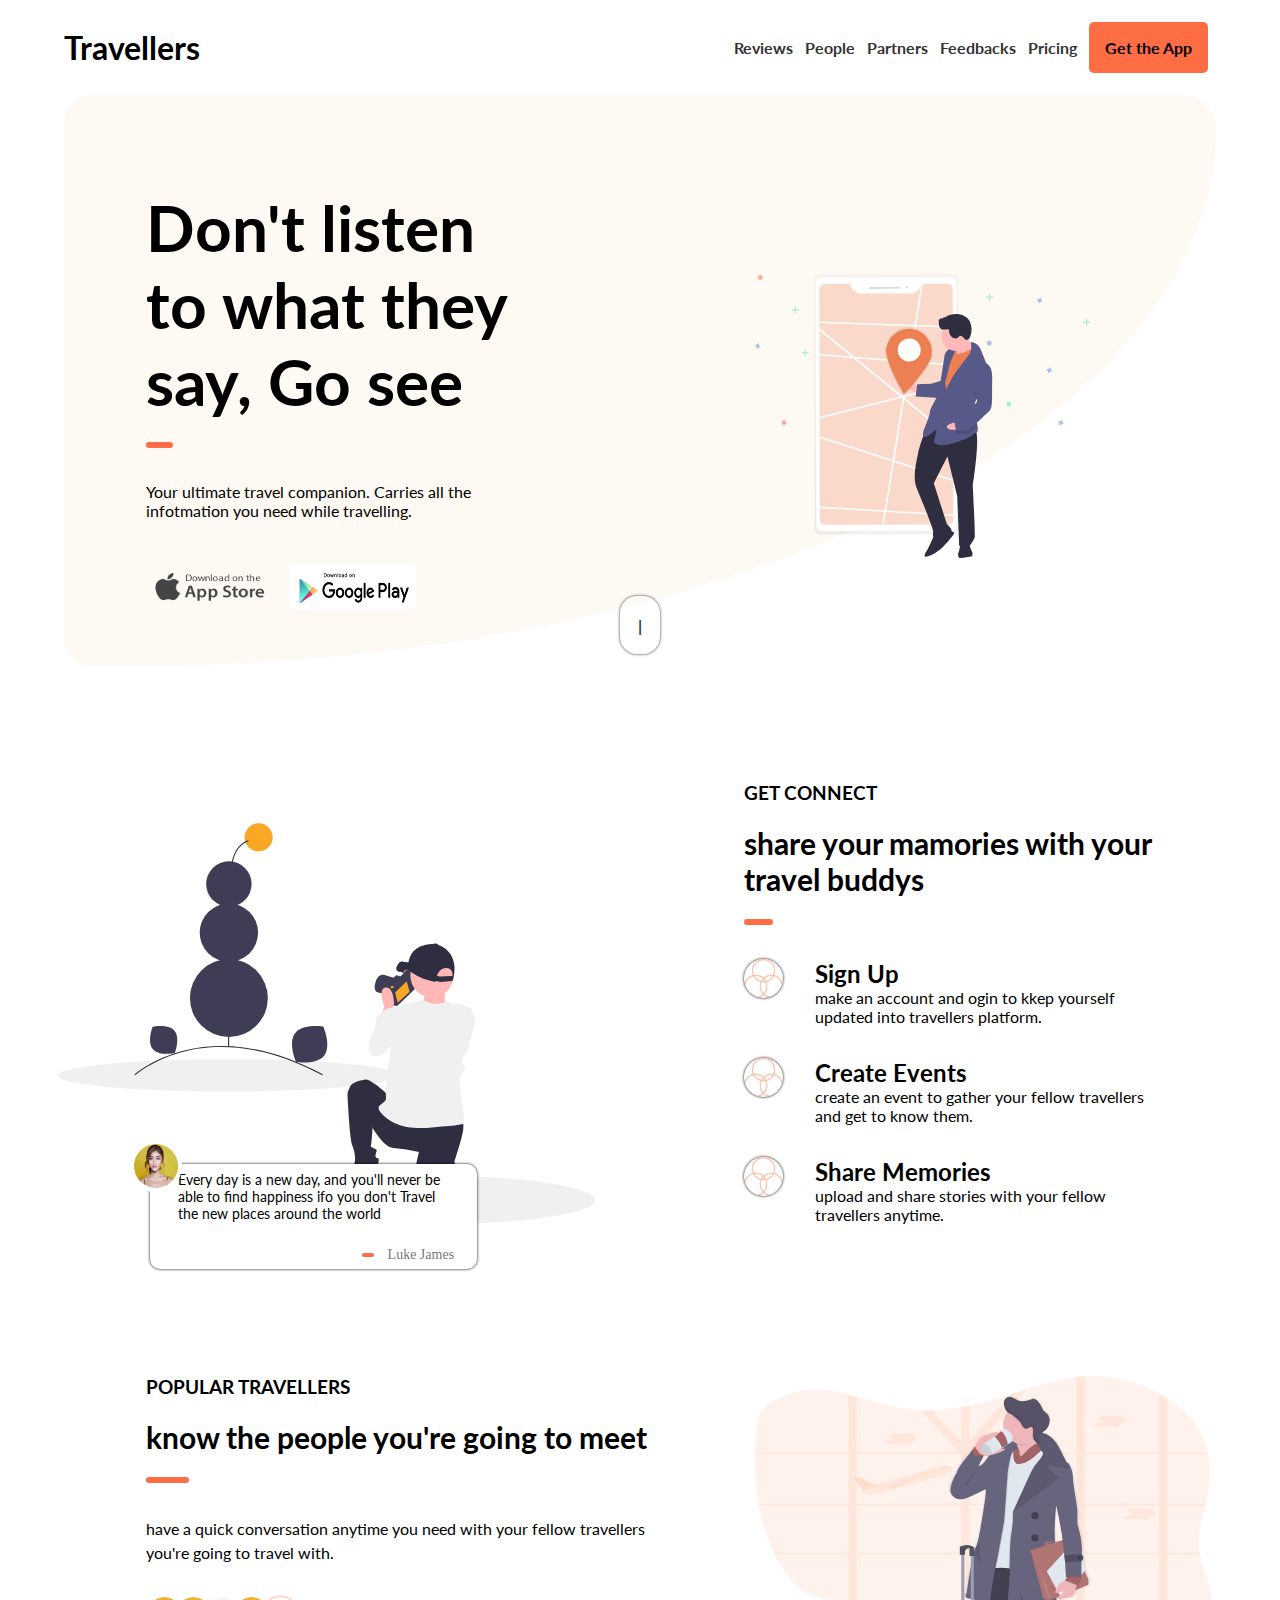
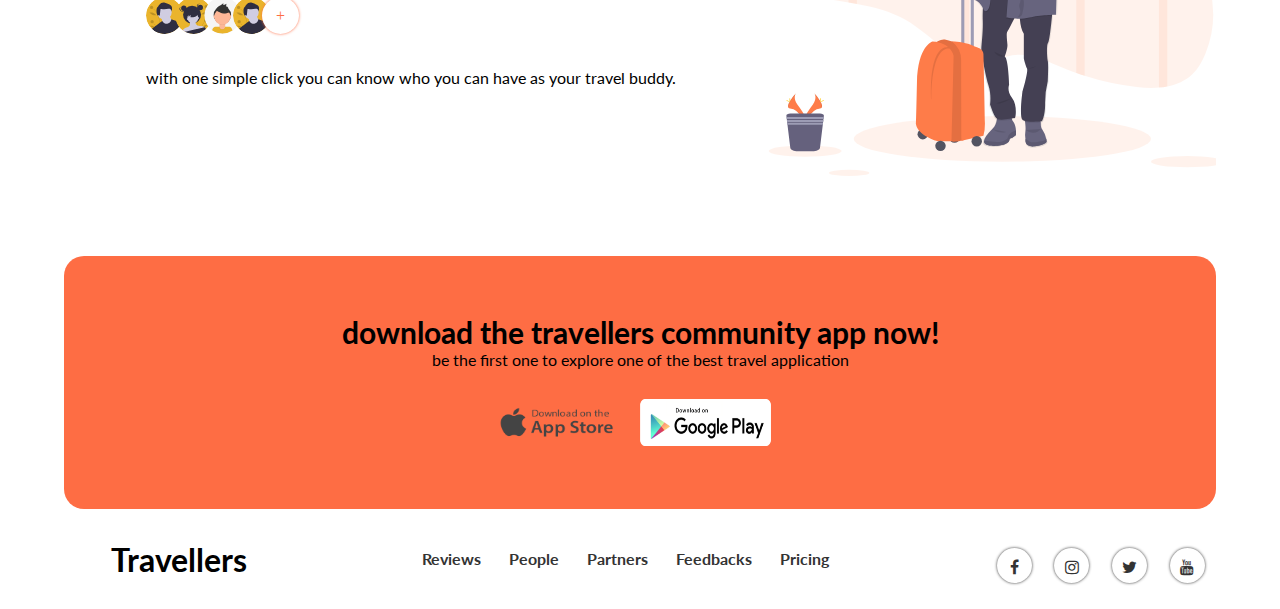
==== html/index.html @ 5074b26d "landing travel firts commit" ====
<!DOCTYPE html>
<html lang="es">
  <head>
    <meta charset="UTF-8">
    <title>Travel</title>
    <link href="https://fonts.googleapis.com/css2?family=Lato:ital,wght@0,300;1,400&amp;family=Oswald:wght@300;400;700&amp;display=swap" rel="stylesheet">
    <link rel="stylesheet" href="https://cdnjs.cloudflare.com/ajax/libs/font-awesome/4.7.0/css/font-awesome.min.css">
    <link rel="stylesheet" href="../css/main.css">
  </head>
  <body>
    <div class="container">           
      <header class="menu">
        <div class="menu__logo"> 
          <h1>Travellers</h1>
        </div>
        <nav class="menu__links">                  
          <ul>
            <li><a href="#">Reviews</a></li>
            <li><a href="#">People</a></li>
            <li><a href="#">Partners</a></li>
            <li><a href="#">Feedbacks</a></li>
            <li><a href="#">Pricing</a></li>
            <li><a href="#">Get the App</a></li>
          </ul>
        </nav>
      </header>
      <section class="hero">
        <div class="hero__reviews">       
          <h1>Don't listen to what they say, Go see</h1>
          <hr>
          <p>Your ultimate travel companion. Carries all the infotmation you need while travelling.</p>
          <figure><img src="../img/applestore.png" alt="logo apple store"><img src="../img/googlestore.png" alt="logo google store"></figure>
        </div>
        <figure class="hero__imagen"><img src="../img/hero-img.svg" alt="image hero"></figure><a class="hero--boton" href="#feedback" aria-label="navigate down"></a>
      </section>
      <section class="partner container">
        <div class="partner__imagen">
          <figure class="partner__content"><img src="../img/partners.svg" alt="partners photo"></figure>
          <article class="partner__img__testimonial"><img src="../img/perfil-testimonial.jpg" alt="testimonios">
            <p>
              Every day is a new day, and you'll never be able to find
              happiness ifo you don't Travel the new places around the world
            </p>
            <hr><span>Luke James</span>
          </article>
        </div>
        <div class="sign">
          <h3>get connect</h3>
          <h2>share your mamories with your travel buddys</h2>
          <hr>
          <div class="sign__info">
            <div class="sign__container">
              <article class="sign__header"><img src="../img/union.png" alt="Sign Up">
                <div class="sign__info">
                  <h4>sign up</h4>
                  <p>make an account and ogin to kkep yourself updated into travellers platform.</p>
                </div>
              </article>
              <figure class="sign__header"><img src="../img/union.png" alt="Create Events">
                <div class="sign__info">
                  <h4>create events</h4>
                  <p>create an event to gather your fellow travellers and get to know them.</p>
                </div>
              </figure>
              <figure class="sign__header"><img src="../img/union.png" alt="Share Memories">
                <div class="sign__info">
                  <h4>share memories</h4>
                  <p>upload and share stories with your fellow travellers anytime.</p>
                </div>
              </figure>
            </div>
          </div>
        </div>
      </section>
      <section class="feedback" id="feedback">
        <div class="feedback__container">
          <h3>popular travellers</h3>
          <h2>know the people you're going to meet</h2>
          <hr>
          <p>have a quick conversation anytime you need with your fellow travellers you're going to travel with.</p>
          <div class="feedback__people"><img src="../img/profile1.svg" alt="feedback testimonial"><img src="../img/profile2.svg" alt="feedback testimonial"><img src="../img/profile3.svg" alt="feedback testimonial"><img src="../img/profile1.svg" alt="feedback testimonial"><span></span></div>
          <p>with one simple click you can know who you can have as your travel buddy.</p>
        </div>
        <div class="feedback__img"></div>
      </section>
      <section class="getapp">   
        <h2>download the travellers community app now!</h2>
        <p>be the first one to explore one of the best travel application</p><img src="../img/applestore.png" alt="logo apple store"><img src="../img/googlestore.png" alt="logo google store">
      </section>
      <footer class="footer">
        <div class="footer__logo">
          <h1>Travellers</h1>
        </div>
        <div class="footer__links">
          <ul>
            <li><a href="#">Reviews</a></li>
            <li><a href="#">People</a></li>
            <li><a href="#">Partners</a></li>
            <li><a href="#">Feedbacks</a></li>
            <li><a href="#">Pricing</a></li>
          </ul>
        </div>
        <div class="footer__social"><a href="#" title="Facebook">         <i class="fa fa-facebook-f"></i></a><a href="#" title="Intagram"><i class="fa fa-instagram"></i></a><a href="#" title="Twitter"><i class="fa fa-twitter"></i></a><a href="#" title="Youtube"> <i class="fa fa-youtube"></i></a></div>
      </footer>
    </div>
  </body>
</html>
---- css/main.css ----
.default-hr {
  width: 7%;
  border: 3px solid;
  border-radius: 4em;
  color: #FE6D44;
  margin: 22px 0 34px 0;
}
.box-shadow {
  box-shadow: 0 0px 3px 0px;
}
* {
  box-sizing: border-box;
  margin: 0;
  padding: 0;
}
.container {
  width: 90%;
  margin: 0 auto;
}
h1 {
  font-family: "Lato", sans-serif;
}
h2 {
  font-family: "Lato", sans-serif;
  font-size: 1.9em;
  text-transform: lowercase;
}
h4 {
  font-family: "Lato", sans-serif;
  text-transform: capitalize;
}
h3 {
  font-family: "Lato", sans-serif;
  text-transform: uppercase;
}
a {
  text-decoration: none;
  font-family: "Lato", sans-serif;
  font-weight: bold;
  color: #333;
}
p {
  font-family: "Lato", sans-serif;
  font-size: 16px;
}
li {
  list-style: none;
}
.menu {
  display: grid;
  grid-template-columns: repeat(5, 1fr);
  width: 100%;
  height: 95px;
  align-items: center;
}
.menu__logo {
  color: black;
  grid-column-start: 1;
  grid-column-end: 3;
}
.menu__links {
  text-align: end;
  grid-column-start: 3;
  grid-column-end: 6;
  width: auto;
}
.menu ul > li {
  list-style: none;
  display: inline;
  margin-right: 8px;
}
.menu ul li:nth-child(6n) a {
  padding: 16px;
  border-radius: 5px;
  background-color: #FE6D44;
  color: black;
  margin-right: 0;
}
.hero {
  display: grid;
  grid-template-columns: repeat(5, 1fr);
  height: 571px;
  background-color: #FEF9F3;
  border-radius: 30px 36px 100% 30px;
  margin-bottom: 86px;
}
.hero__reviews {
  grid-column-start: 1;
  grid-column-end: 4;
  margin: 94px 0 0 82px;
  width: 392px;
  height: 359px;
}
.hero__reviews img {
  width: 127px;
  height: 46px;
  margin: 44px 16px 0 0;
}
.hero__reviews h1 {
  font-size: 4em;
}
.hero hr {
  width: 7%;
  border: 3px solid;
  border-radius: 4em;
  color: #FE6D44;
  margin: 22px 0 34px 0;
}
.hero__imagen {
  grid-column-start: 4;
  grid-column-end: 6;
}
.hero__imagen img {
  width: 335px;
  height: 505px;
  margin-top: 4em;
}
.hero--boton {
  display: flex;
  justify-content: center;
  align-items: center;
  width: 40px;
  height: 58px;
  background-color: rgba(255, 255, 255, 0.1);
  box-shadow: 0 0px 3px 0px;
  border-radius: 17px;
  border: none;
  cursor: pointer;
  grid-column-start: 3;
  grid-column-end: 4;
  transition: 1s;
  justify-self: center;
  margin-top: -4.5em;
}
.hero--boton::after {
  content: "|";
}
.people {
  width: 100%;
  height: 461px;
  text-align: center;
}
.people__header {
  width: 100%;
  height: 141px;
}
.people__header h2 {
  margin: 30px 0 21px 0;
}
.people__header hr {
  width: 3%;
  border: 3px solid;
  border-radius: 4em;
  margin: 0 auto;
}
.people__card {
  width: 100%;
  height: 320px;
  border: 1px solid red;
  background-image: url('');
}
.people__card__card__img {
  width: 40x;
  height: 40px;
}
.partner {
  display: grid;
  grid-template-columns: repeat(5, 1fr);
  widows: 100%;
  height: 544px;
}
.partner__imagen {
  grid-column-start: 1;
  grid-column-end: 4;
}
.partner__content img {
  grid-column-start: 1;
  grid-column-end: 2;
  width: 537px;
  height: 544px;
  position: relative;
  left: -4em;
}
.partner__img__testimonial {
  position: relative;
  top: -12em;
}
.partner__img__testimonial img {
  width: 52px;
  height: 52px;
  border-radius: 100%;
  border: 4px solid #fff;
  position: relative;
  top: 2em;
  left: 0.5em;
  z-index: 1;
}
.partner__img__testimonial p {
  width: 327px;
  height: 105px;
  font-size: 14px;
  background-color: #fff;
  border-radius: 10px;
  padding: 0.5em 2em 0.5em;
  position: relative;
  left: 2em;
  box-shadow: 0 0px 3px 0px;
}
.partner__img__testimonial hr {
  width: 2%;
  border: 2px solid;
  border-radius: 4em;
  color: #FE6D44;
  position: relative;
  top: -1em;
  left: 15em;
}
.partner__img__testimonial span {
  color: rgba(51, 51, 51, 0.7);
  position: relative;
  top: -2em;
  left: 19em;
  font-size: 14px;
}
.sign {
  grid-column-start: 4;
  grid-column-end: 6;
}
.sign h3 {
  margin: 30px 0 21px 0;
  padding-right: 2em;
}
.sign hr {
  width: 7%;
  border: 3px solid;
  border-radius: 4em;
  color: #FE6D44;
  margin: 22px 0 34px 0;
}
.sign__info img {
  width: 39px;
  height: 39px;
  border-radius: 100%;
  margin-right: 2em;
  box-shadow: 0 0px 3px 0px;
}
.sign__info h4 {
  font-size: 1.5em;
}
.sign__header {
  display: flex;
  margin-bottom: 2em;
}
.feedback {
  position: relative;
  display: grid;
  grid-template-columns: repeat(5, 1fr);
  margin: 80px 0 80px 0;
  width: 100%;
  height: 400px;
}
.feedback__container {
  grid-column-start: 1;
  grid-column-end: 4;
  margin: 0 0 0 82px;
}
.feedback__container h3 {
  margin-bottom: 21px;
  padding-right: 3em;
}
.feedback__container hr {
  width: 7%;
  border: 3px solid;
  border-radius: 4em;
  color: #FE6D44;
  margin: 22px 0 34px 0;
}
.feedback__container p {
  padding-right: 4em;
  line-height: 1.5em;
}
.feedback__people {
  display: flex;
  margin: 2em 0 2em 0;
}
.feedback__people img {
  width: 37px;
  height: 37px;
  border-radius: 100px;
  margin-right: -0.5em;
  cursor: pointer;
}
.feedback__people img:hover {
  width: 50px;
  height: 50px;
  transform: rotate(30deg);
  transition: width 1s, height 1s;
  rotate: 2 4;
}
.feedback__people span::before {
  display: flex;
  justify-content: center;
  align-items: center;
  content: "+";
  margin: 0 auto;
  width: 37px;
  height: 37px;
  border-radius: 100px;
  background-color: #fff;
  color: #FE6D44;
  box-shadow: 0 0px 3px 0px;
  cursor: pointer;
}
.feedback__people span:hover {
  display: flex;
  width: 50px;
  height: 50px;
  transition: width 1s, height 1s;
}
.feedback__img {
  grid-column-start: 4;
  grid-column-end: 6;
  background-image: url("../img/Airport.svg");
  background-repeat: no-repeat;
  background-size: cover;
}
.getapp {
  width: 100%;
  height: 253px;
  border-radius: 20px;
  background-color: #FE6D44;
  text-align: center;
  padding: 58px 0 58px 0;
}
.getapp h2,
.getapp p {
  color: black;
}
.getapp img {
  width: 131px;
  height: 47px;
  border-radius: 0.2em;
  margin: 30px 18px 0 0;
}
.footer {
  display: grid;
  grid-template-columns: repeat(5, 1fr);
  align-items: center;
  text-align: center;
  align-content: center;
  width: 100%;
  height: 100px;
}
.footer__logo {
  grid-column-start: 1;
  grid-column-end: 2;
}
.footer__links {
  grid-column-start: 2;
  grid-column-end: 5;
}
.footer__links ul {
  display: flex;
  justify-content: center;
}
.footer__links ul li {
  margin-right: 28px;
}
.footer__links ul a:hover {
  color: #FE6D44;
}
.footer__links ul a:active {
  color: #FE6D44;
}
.footer__social {
  grid-column-start: 5;
  grid-column-end: 6;
  display: flex;
  justify-content: space-around;
}
.footer__social i {
  width: 35px;
  height: 35px;
  border-radius: 100%;
  box-shadow: 0 0px 3px 0px;
  vertical-align: -69%;
  cursor: pointer;
}
.footer__social i:hover {
  width: 35px;
  height: 35px;
  border-radius: 100%;
  box-shadow: 0 0px 3px 0px;
  vertical-align: -69%;
  cursor: pointer;
  color: #FE6D44;
}
.footer__social .fa-facebook-f::before {
  content: "\f09a";
  vertical-align: -69%;
}
.footer__social .fa-instagram::before {
  content: "\f16d";
  vertical-align: -69%;
}
.footer__social .fa-twitter::before {
  content: "\f099";
  vertical-align: -69%;
}
.footer__social .fa-youtube::before {
  content: "\f167";
  vertical-align: -69%;
}
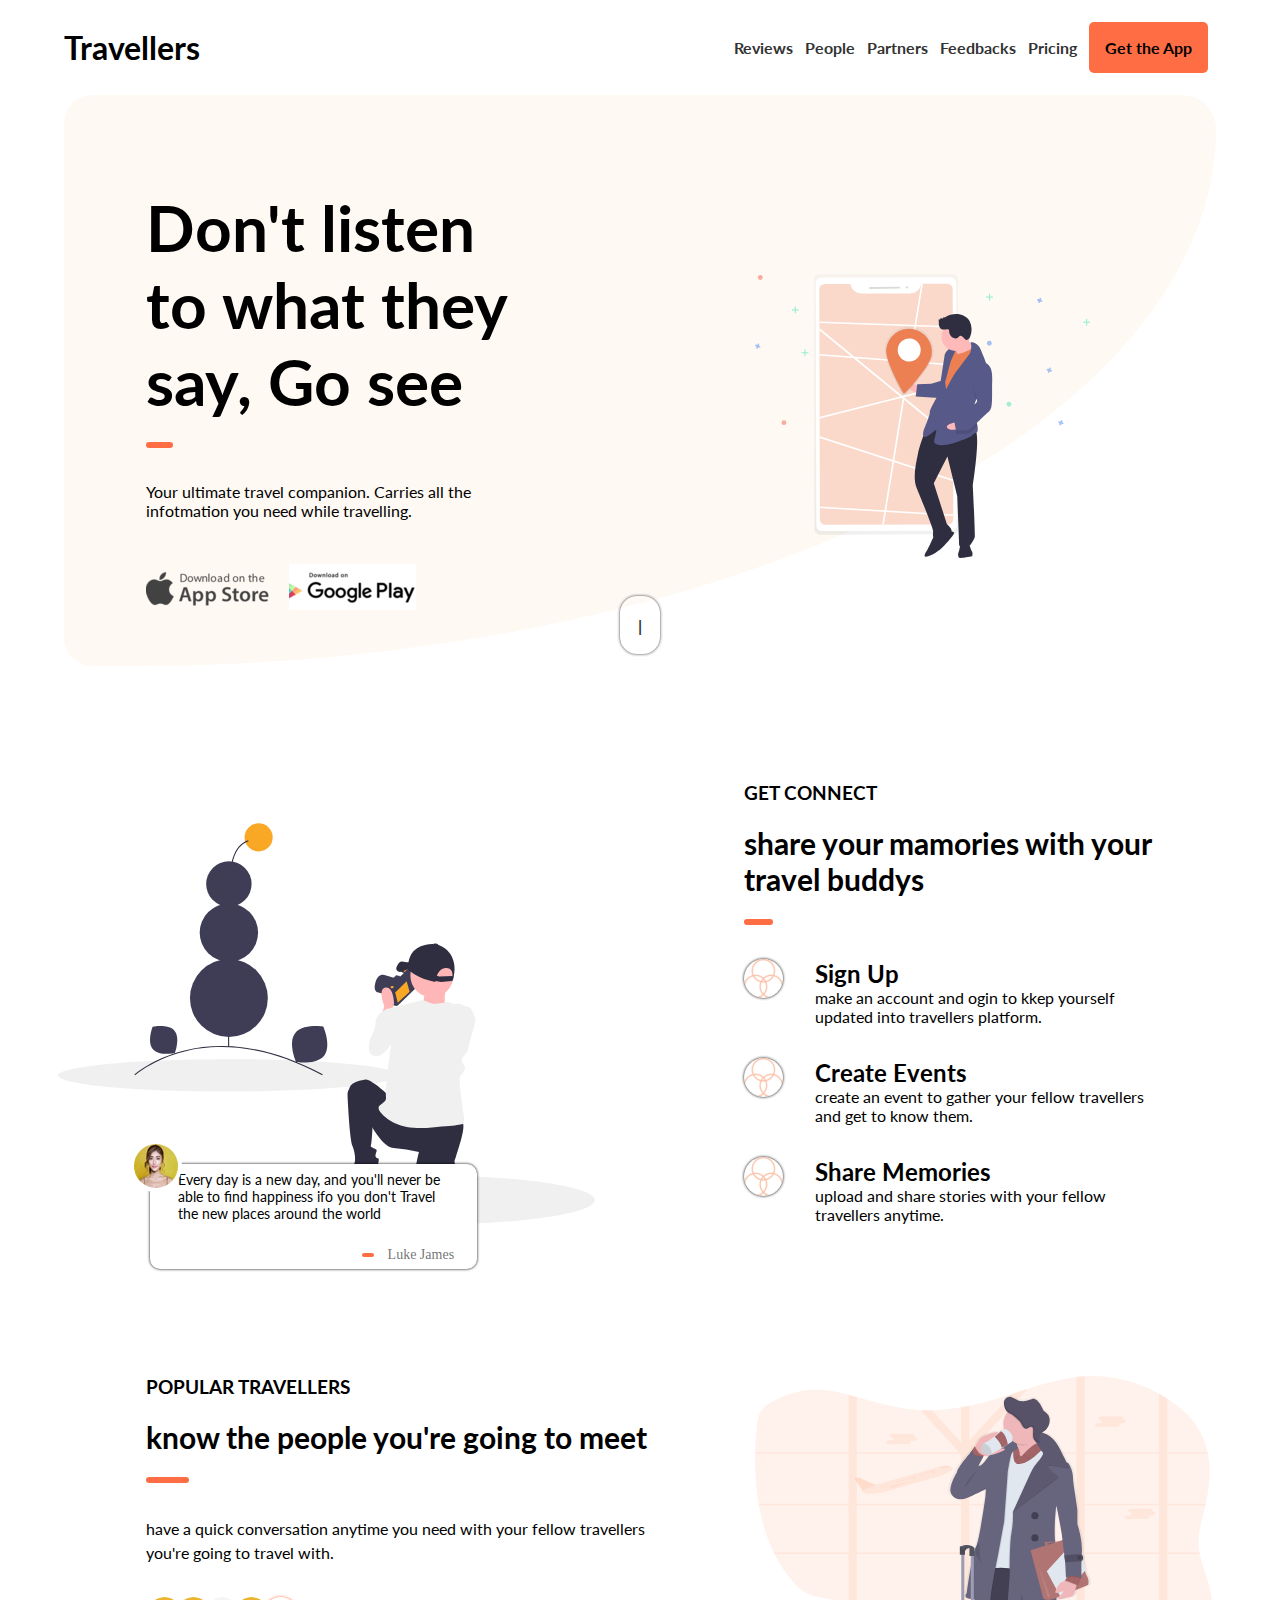
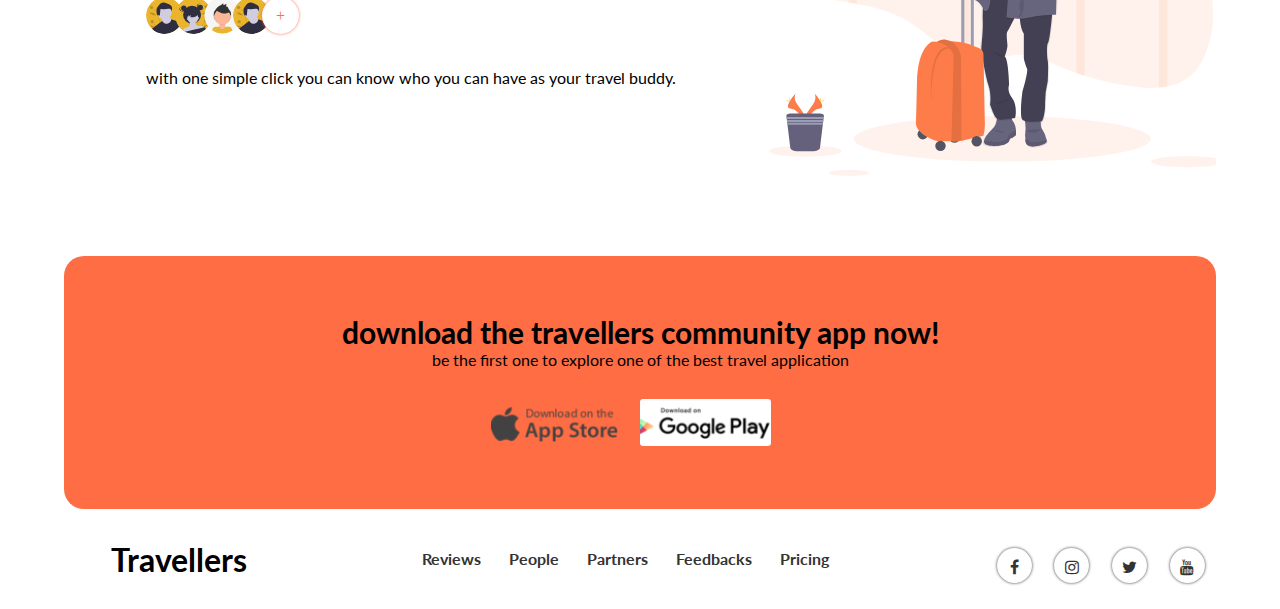
==== commit 15a04c16: "Correcion de imagen perfil testimonio" ====
--- a/html/index.html
+++ b/html/index.html
@@ -3,9 +3,7 @@
   <head>
     <meta charset="UTF-8">
     <title>Travel</title>
-    <link href="https://fonts.googleapis.com/css2?family=Lato:ital,wght@0,300;1,400&amp;family=Oswald:wght@300;400;700&amp;display=swap" rel="stylesheet">
-    <link rel="stylesheet" href="https://cdnjs.cloudflare.com/ajax/libs/font-awesome/4.7.0/css/font-awesome.min.css">
-    <link rel="stylesheet" href="../css/main.css">
+    <style></style>
   </head>
   <body>
     <div class="container">           
@@ -36,7 +34,7 @@
       <section class="partner container">
         <div class="partner__imagen">
           <figure class="partner__content"><img src="../img/partners.svg" alt="partners photo"></figure>
-          <article class="partner__img__testimonial"><img src="../img/perfil-testimonial.jpg" alt="testimonios">
+          <article class="partner__img__testimonial"><img src="../img/perfil-testimonial.png" alt="testimonios">
             <p>
               Every day is a new day, and you'll never be able to find
               happiness ifo you don't Travel the new places around the world
@@ -102,6 +100,9 @@
         </div>
         <div class="footer__social"><a href="#" title="Facebook">         <i class="fa fa-facebook-f"></i></a><a href="#" title="Intagram"><i class="fa fa-instagram"></i></a><a href="#" title="Twitter"><i class="fa fa-twitter"></i></a><a href="#" title="Youtube"> <i class="fa fa-youtube"></i></a></div>
       </footer>
+      <link rel="stylesheet" href="../css/estilos.min.css">
+      <link href="https://fonts.googleapis.com/css2?family=Lato:ital,wght@0,300;1,400&amp;family=Oswald:wght@300;400;700&amp;display=swap" rel="stylesheet">
+      <link rel="stylesheet" href="https://cdnjs.cloudflare.com/ajax/libs/font-awesome/4.7.0/css/font-awesome.min.css">
     </div>
   </body>
 </html>--- a/css/estilos.min.css
+++ b/css/estilos.min.css
@@ -0,0 +1 @@
+.default-hr{width:7%;border:3px solid;border-radius:4em;color:#FE6D44;margin:22px 0 34px}.box-shadow{box-shadow:0 0 3px 0}*{box-sizing:border-box;margin:0;padding:0}.container{width:90%;margin:0 auto}h1{font-family:"Lato",sans-serif,system-ui}h2{font-family:"Lato",sans-serif,system-ui;font-size:1.9em;text-transform:lowercase}h4{font-family:"Lato",sans-serif,system-ui;text-transform:capitalize}h3{font-family:"Lato",sans-serif,system-ui;text-transform:uppercase}a{text-decoration:none;font-family:"Lato",sans-serif,system-ui;font-weight:700;color:#333}p{font-family:"Lato",sans-serif,system-ui;font-size:16px}li{list-style:none}.menu{display:grid;grid-template-columns:repeat(5,1fr);width:100%;height:95px;align-items:center}.menu__logo{color:#000;grid-column-start:1;grid-column-end:3}.menu__links{text-align:end;grid-column-start:3;grid-column-end:6;width:auto}.menu ul > li{list-style:none;display:inline;margin-right:8px}.menu ul li:nth-child(6n) a{padding:16px;border-radius:5px;background-color:#FE6D44;color:#000;margin-right:0}.hero{display:grid;grid-template-columns:repeat(5,1fr);height:571px;background-color:#FEF9F3;border-radius:30px 36px 100% 30px;margin-bottom:86px}.hero__reviews{grid-column-start:1;grid-column-end:4;margin:94px 0 0 82px;width:392px;height:359px}.hero__reviews img{width:127px;height:46px;margin:44px 16px 0 0}.hero__reviews h1{font-size:4em}.hero hr{width:7%;border:3px solid;border-radius:4em;color:#FE6D44;margin:22px 0 34px}.hero__imagen{grid-column-start:4;grid-column-end:6}.hero__imagen img{width:335px;height:505px;margin-top:4em}.hero--boton{display:flex;justify-content:center;align-items:center;width:40px;height:58px;background-color:rgba(255,255,255,0.1);box-shadow:0 0 3px 0;border-radius:17px;border:none;cursor:pointer;grid-column-start:3;grid-column-end:4;transition:1s;justify-self:center;margin-top:-4.5em}.hero--boton::after{content:"|"}.people{width:100%;height:461px;text-align:center}.people__header{width:100%;height:141px}.people__header h2{margin:30px 0 21px}.people__header hr{width:3%;border:3px solid;border-radius:4em;margin:0 auto}.people__card{width:100%;height:320px;border:1px solid red;background-image:url()}.people__card__card__img{width:40x;height:40px}.partner{display:grid;grid-template-columns:repeat(5,1fr);widows:100%;height:544px}.partner__imagen{grid-column-start:1;grid-column-end:4}.partner__content img{grid-column-start:1;grid-column-end:2;width:537px;height:544px;position:relative;left:-4em}.partner__img__testimonial{position:relative;top:-12em}.partner__img__testimonial img{width:52px;height:52px;border-radius:100%;border:4px solid #fff;position:relative;top:2em;left:.5em;z-index:1}.partner__img__testimonial p{width:327px;height:105px;font-size:14px;background-color:#fff;border-radius:10px;padding:.5em 2em;position:relative;left:2em;box-shadow:0 0 3px 0}.partner__img__testimonial hr{width:2%;border:2px solid;border-radius:4em;color:#FE6D44;position:relative;top:-1em;left:15em}.partner__img__testimonial span{color:rgba(51,51,51,0.7);position:relative;top:-2em;left:19em;font-size:14px}.sign{grid-column-start:4;grid-column-end:6}.sign h3{margin:30px 0 21px;padding-right:2em}.sign hr{width:7%;border:3px solid;border-radius:4em;color:#FE6D44;margin:22px 0 34px}.sign__info img{width:39px;height:39px;border-radius:100%;margin-right:2em;box-shadow:0 0 3px 0}.sign__info h4{font-size:1.5em}.sign__header{display:flex;margin-bottom:2em}.feedback{position:relative;display:grid;grid-template-columns:repeat(5,1fr);margin:80px 0;width:100%;height:400px}.feedback__container{grid-column-start:1;grid-column-end:4;margin:0 0 0 82px}.feedback__container h3{margin-bottom:21px;padding-right:3em}.feedback__container hr{width:7%;border:3px solid;border-radius:4em;color:#FE6D44;margin:22px 0 34px}.feedback__container p{padding-right:4em;line-height:1.5em}.feedback__people{display:flex;margin:2em 0}.feedback__people img{width:37px;height:37px;border-radius:100px;margin-right:-.5em;cursor:pointer}.feedback__people img:hover{width:50px;height:50px;transform:rotate(30deg);transition:width 1s,height 1s;rotate:2 4}.feedback__people span::before{display:flex;justify-content:center;align-items:center;content:"+";margin:0 auto;width:37px;height:37px;border-radius:100px;background-color:#fff;color:#FE6D44;box-shadow:0 0 3px 0;cursor:pointer}.feedback__people span:hover{display:flex;width:50px;height:50px;transition:width 1s,height 1s}.feedback__img{grid-column-start:4;grid-column-end:6;background-image:url(../img/Airport.svg);background-repeat:no-repeat;background-size:cover}.getapp{width:100%;height:253px;border-radius:20px;background-color:#FE6D44;text-align:center;padding:58px 0}.getapp h2,.getapp p{color:#000}.getapp img{width:131px;height:47px;border-radius:.2em;margin:30px 18px 0 0}.footer{display:grid;grid-template-columns:repeat(5,1fr);align-items:center;text-align:center;align-content:center;width:100%;height:100px}.footer__logo{grid-column-start:1;grid-column-end:2}.footer__links{grid-column-start:2;grid-column-end:5}.footer__links ul{display:flex;justify-content:center}.footer__links ul li{margin-right:28px}.footer__links ul a:hover{color:#FE6D44}.footer__links ul a:active{color:#FE6D44}.footer__social{grid-column-start:5;grid-column-end:6;display:flex;justify-content:space-around}.footer__social i{width:35px;height:35px;border-radius:100%;box-shadow:0 0 3px 0;vertical-align:-69%;cursor:pointer}.footer__social i:hover{width:35px;height:35px;border-radius:100%;box-shadow:0 0 3px 0;vertical-align:-69%;cursor:pointer;color:#FE6D44}.footer__social .fa-facebook-f::before{content:"\f09a";vertical-align:-69%}.footer__social .fa-instagram::before{content:"\f16d";vertical-align:-69%}.footer__social .fa-twitter::before{content:"\f099";vertical-align:-69%}.footer__social .fa-youtube::before{content:"\f167";vertical-align:-69%}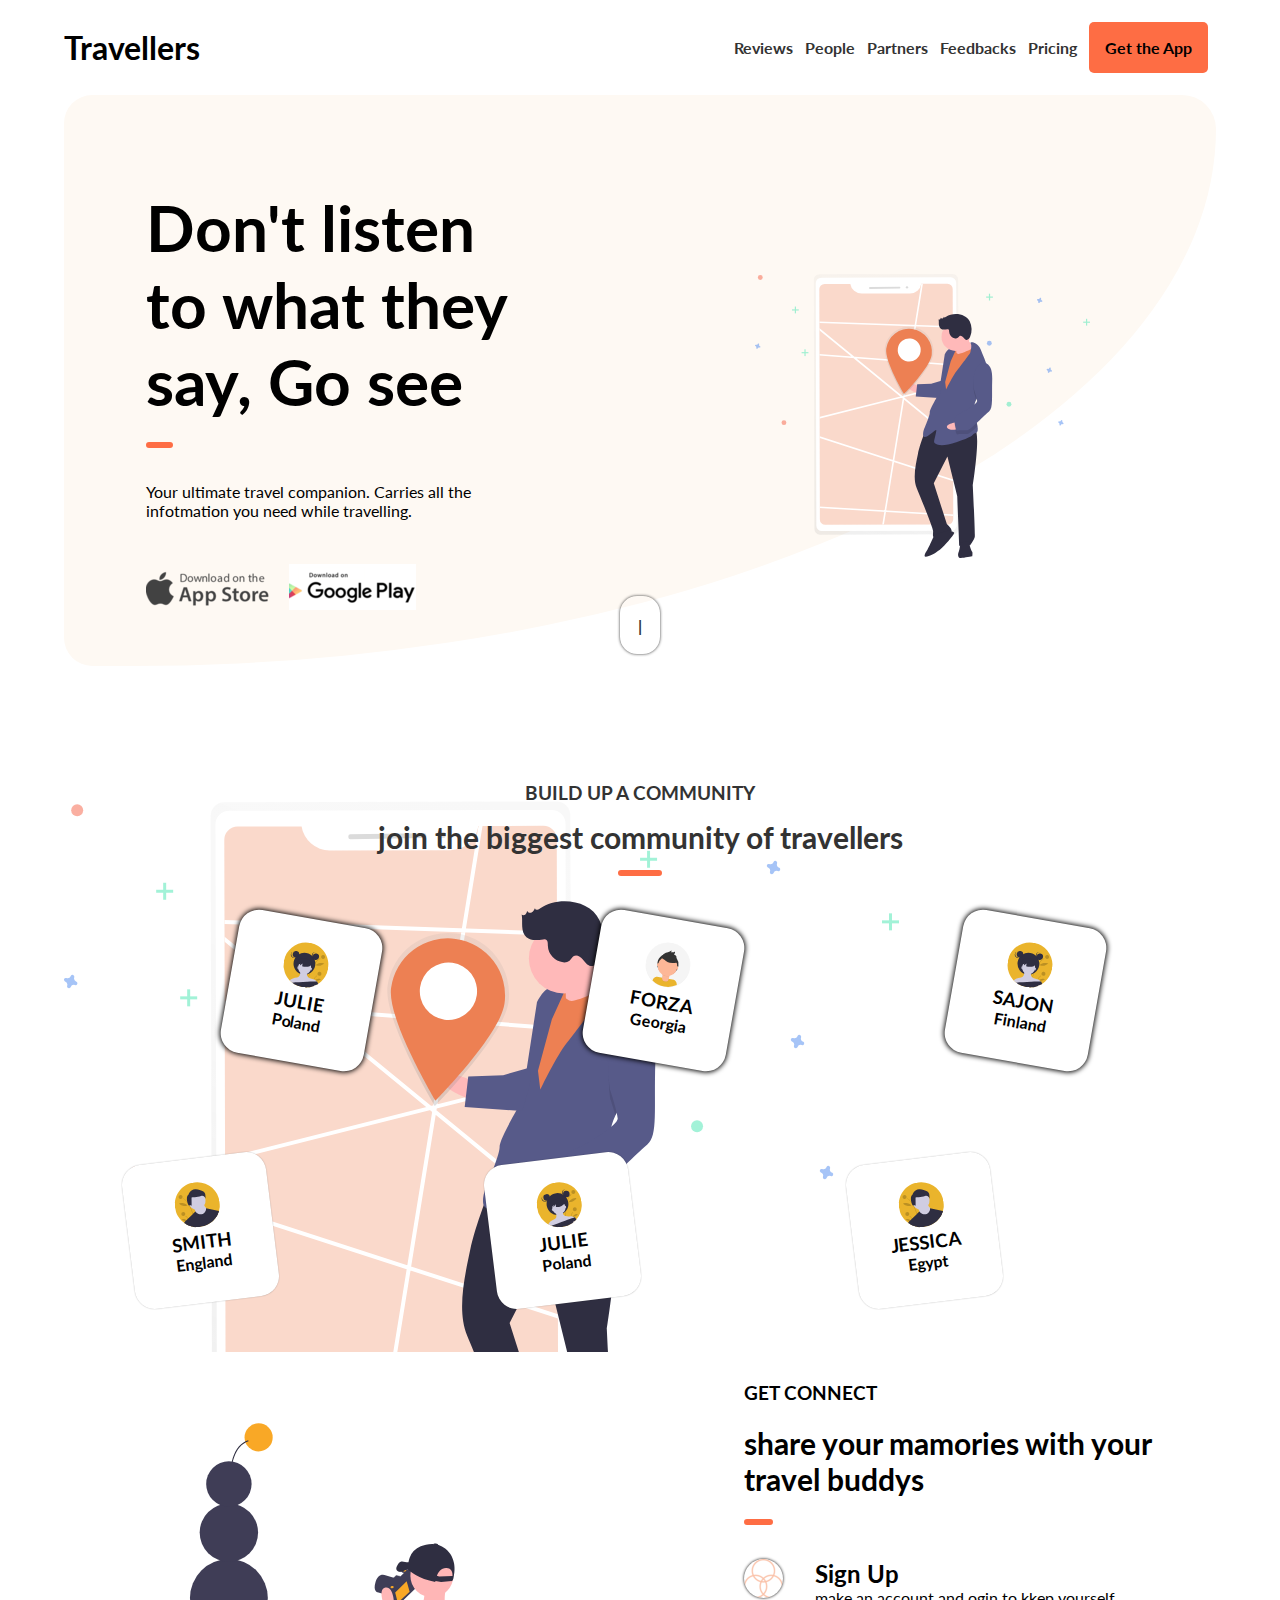
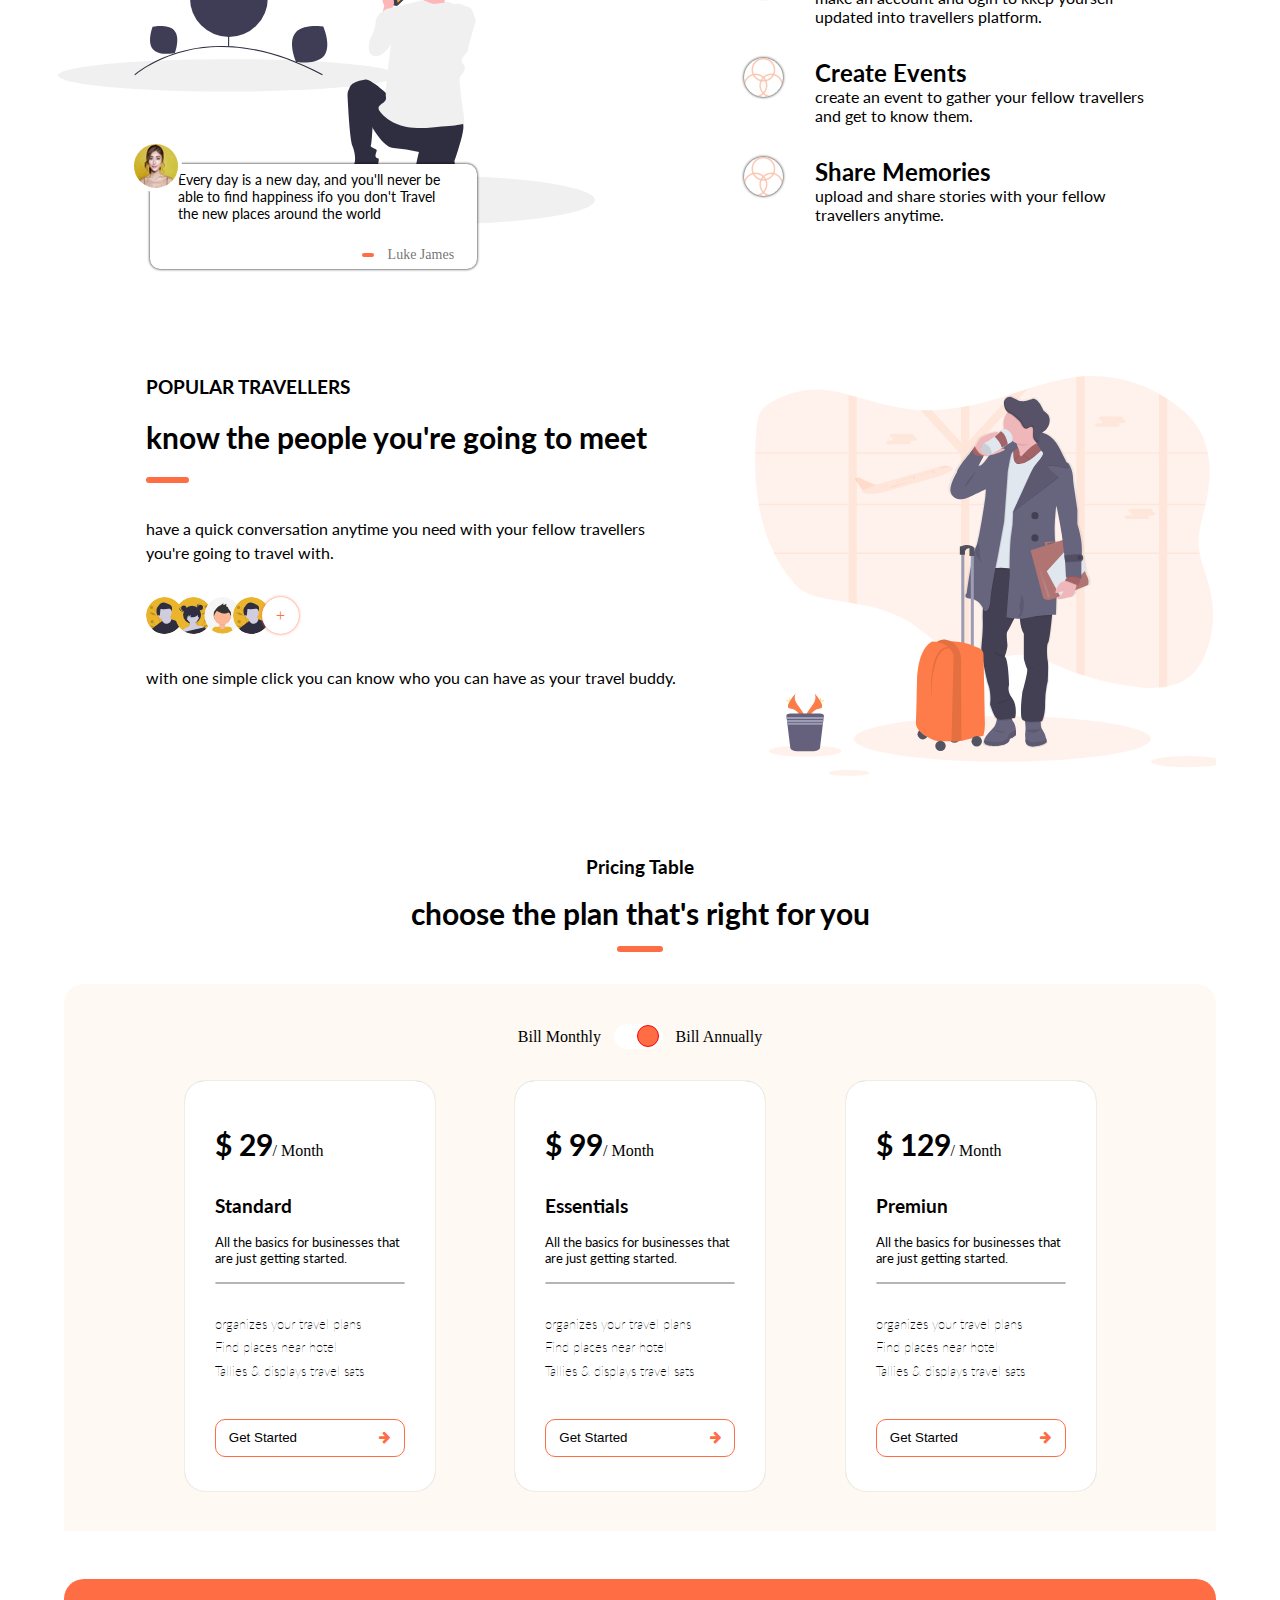
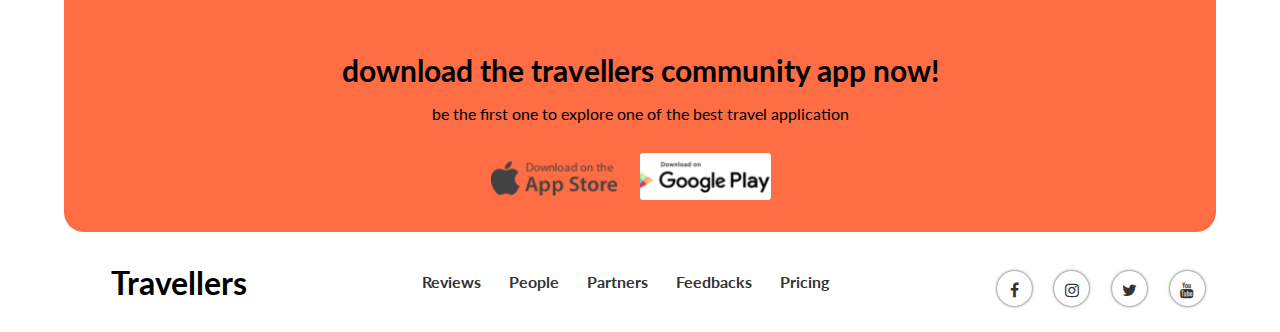
==== commit ef4dd3bd: "sección precio terminada" ====
--- a/html/index.html
+++ b/html/index.html
@@ -2,6 +2,7 @@
 <html lang="es">
   <head>
     <meta charset="UTF-8">
+    <meta name="viewport" content="width=device-width, initial-scale=1">
     <title>Travel</title>
     <style></style>
   </head>
@@ -30,6 +31,39 @@
           <figure><img src="../img/applestore.png" alt="logo apple store"><img src="../img/googlestore.png" alt="logo google store"></figure>
         </div>
         <figure class="hero__imagen"><img src="../img/hero-img.svg" alt="image hero"></figure><a class="hero--boton" href="#feedback" aria-label="navigate down"></a>
+      </section>
+      <section class="people">
+        <article class="people__header">
+          <h3>build up a community</h3>
+          <h2>Join the biggest community of travellers</h2>
+          <hr>
+        </article>
+        <article class="people__content">
+          <div class="people__container"><img src="../img/profile1.svg" alt="profile"/>
+            <h3>Smith</h3>
+            <h4>England</h4>
+          </div>
+          <div class="people__container"><img src="../img/profile2.svg" alt="profile"/>
+            <h3>Julie</h3>
+            <h4>Poland</h4>
+          </div>
+          <div class="people__container"><img src="../img/profile2.svg" alt="profile"/>
+            <h3>Julie</h3>
+            <h4>Poland</h4>
+          </div>
+          <div class="people__container"><img src="../img/profile3.svg" alt="profile"/>
+            <h3>Forza</h3>
+            <h4>Georgia</h4>
+          </div>
+          <div class="people__container"><img src="../img/profile1.svg" alt="profile"/>
+            <h3>Jessica</h3>
+            <h4>Egypt</h4>
+          </div>
+          <div class="people__container"><img src="../img/profile2.svg" alt="profile"/>
+            <h3>Sajon</h3>
+            <h4>Finland</h4>
+          </div>
+        </article>
       </section>
       <section class="partner container">
         <div class="partner__imagen">
@@ -81,6 +115,93 @@
         </div>
         <div class="feedback__img"></div>
       </section>
+      <section class="pricing">
+        <h3>pricing table</h3>
+        <h2>choose the plan that's right for you</h2>
+        <hr class="line--naranja">
+        <article class="pricing__container">
+          <div class="pricing__checked"><span>Bill Monthly</span>
+            <input class="pricing__checkbox" id="checkbox" type="checkbox" checked aria-label="deslizar para ver más información">
+            <label class="pricing__switch" for="checkbox"></label><span>Bill Annually</span>
+          </div>
+          <div class="pricing__content--table" id="checked1">
+            <div class="pricing__table">
+              <h2 class="pricing__month">$ 29</h2><span>/ Month</span>
+              <h3 class="pricing__plan">standard</h3>
+              <p>All the basics for businesses that are just getting started.</p>
+              <hr class="line--oscura"/>
+              <ul>     
+                <li>organizes your travel plans</li>
+                <li>Find places near hotel</li>
+                <li>Tallies & displays travel sats</li>
+              </ul>
+              <button class="pricing--buttom" href="#">Get Started<i class="fa fa-arrow-right"></i></button>
+            </div>
+            <div class="pricing__table">
+              <h2 class="pricing__month">$ 99</h2><span>/ Month</span>
+              <h3 class="pricing__plan">essentials</h3>
+              <p>All the basics for businesses that are just getting started.</p>
+              <hr class="line--oscura"/>
+              <ul>     
+                <li>organizes your travel plans</li>
+                <li>Find places near hotel</li>
+                <li>Tallies & displays travel sats</li>
+              </ul>
+              <button class="pricing--buttom" href="#">Get Started<i class="fa fa-arrow-right"></i></button>
+            </div>
+            <div class="pricing__table">
+              <h2 class="pricing__month">$ 129</h2><span>/ Month</span>
+              <h3 class="pricing__plan">premiun</h3>
+              <p>All the basics for businesses that are just getting started.</p>
+              <hr class="line--oscura"/>
+              <ul>     
+                <li>organizes your travel plans</li>
+                <li>Find places near hotel</li>
+                <li>Tallies & displays travel sats</li>
+              </ul>
+              <button class="pricing--buttom" href="#">Get Started<i class="fa fa-arrow-right"></i></button>
+            </div>
+          </div>
+          <div class="pricing__content--table display-none" id="checked2">
+            <div class="pricing__table">
+              <h2 class="pricing__month">$ 348</h2><span>/ Month</span>
+              <h3 class="pricing__plan">standard</h3>
+              <p>All the basics for businesses that are just getting started.</p>
+              <hr class="line--oscura"/>
+              <ul>     
+                <li>organizes your travel plans</li>
+                <li>Find places near hotel</li>
+                <li>Tallies & displays travel sats</li>
+              </ul>
+              <button class="pricing--buttom" href="#">Get Started<i class="fa fa-arrow-right"></i></button>
+            </div>
+            <div class="pricing__table">
+              <h2 class="pricing__month">$ 1.188</h2><span>/ Month</span>
+              <h3 class="pricing__plan">essentials</h3>
+              <p>All the basics for businesses that are just getting started.</p>
+              <hr class="line--oscura"/>
+              <ul>     
+                <li>organizes your travel plans</li>
+                <li>Find places near hotel</li>
+                <li>Tallies & displays travel sats</li>
+              </ul>
+              <button class="pricing--buttom" href="#">Get Started<i class="fa fa-arrow-right"></i></button>
+            </div>
+            <div class="pricing__table">
+              <h2 class="pricing__month">$ 1.548</h2><span>/ Month</span>
+              <h3 class="pricing__plan">premiun</h3>
+              <p>All the basics for businesses that are just getting started.</p>
+              <hr class="line--oscura"/>
+              <ul>     
+                <li>organizes your travel plans</li>
+                <li>Find places near hotel</li>
+                <li>Tallies & displays travel sats</li>
+              </ul>
+              <button class="pricing--buttom" href="#">Get Started<i class="fa fa-arrow-right"></i></button>
+            </div>
+          </div>
+        </article>
+      </section>
       <section class="getapp">   
         <h2>download the travellers community app now!</h2>
         <p>be the first one to explore one of the best travel application</p><img src="../img/applestore.png" alt="logo apple store"><img src="../img/googlestore.png" alt="logo google store">
@@ -100,9 +221,11 @@
         </div>
         <div class="footer__social"><a href="#" title="Facebook">         <i class="fa fa-facebook-f"></i></a><a href="#" title="Intagram"><i class="fa fa-instagram"></i></a><a href="#" title="Twitter"><i class="fa fa-twitter"></i></a><a href="#" title="Youtube"> <i class="fa fa-youtube"></i></a></div>
       </footer>
-      <link rel="stylesheet" href="../css/estilos.min.css">
+      <link rel="stylesheet" href="../css/sass/componentesass/mainsass.css">
+      <link rel="stylesheet" href="../css/main.css">
       <link href="https://fonts.googleapis.com/css2?family=Lato:ital,wght@0,300;1,400&amp;family=Oswald:wght@300;400;700&amp;display=swap" rel="stylesheet">
       <link rel="stylesheet" href="https://cdnjs.cloudflare.com/ajax/libs/font-awesome/4.7.0/css/font-awesome.min.css">
+      <script src="../js/main.js"></script>
     </div>
   </body>
 </html>--- a/css/sass/componentesass/mainsass.css
+++ b/css/sass/componentesass/mainsass.css
@@ -0,0 +1,258 @@
+* {
+  box-sizing: border-box;
+  margin: 0;
+  padding: 0;
+}
+
+.container {
+  width: 90%;
+  margin: 0 auto;
+}
+
+.grid {
+  display: grid;
+  grid-template-columns: repeat(5, 1fr);
+}
+
+h1 {
+  font-family: "Lato", system-ui;
+  margin: 0;
+}
+
+h2 {
+  font-family: "Lato", system-ui;
+  font-size: 1.9em;
+  text-transform: lowercase;
+  margin: 0.5em 0;
+}
+
+h4 {
+  font-family: "Lato", system-ui;
+  text-transform: capitalize;
+  margin: 0;
+}
+
+h3 {
+  font-family: "Lato", system-ui;
+  text-transform: uppercase;
+  margin: 0;
+}
+
+a {
+  text-decoration: none;
+  font-family: "Lato", system-ui;
+  font-weight: bold;
+  color: #333;
+}
+
+p {
+  font-family: Sfuente1, system-ui;
+  font-size: 16px;
+}
+
+li {
+  list-style: none;
+}
+
+.people {
+  width: 100%;
+  height: 600px;
+  background-image: url("../../../img/hero-img.svg");
+  background-repeat: no-repeat;
+  block-size: cover;
+}
+.people__header {
+  height: 150px;
+  text-align: center;
+  color: #333;
+  padding: 30px;
+}
+.people hr {
+  width: 4%;
+  border: 3px solid;
+  border-radius: 4em;
+  color: #FE6D44;
+  margin: 0 auto;
+}
+.people__content {
+  width: 100%;
+  height: 450px;
+}
+.people__container:nth-child(odd) {
+  display: inline-block;
+  width: 145px;
+  height: 145px;
+  border-radius: 20px;
+  text-align: center;
+  padding: 24px;
+  position: relative;
+  top: 16em;
+  left: 4em;
+  button: 0;
+  background-color: #fff;
+  box-shadow: 0px 0px 2px -1px;
+  transform: rotateZ(-7deg);
+}
+.people__container:nth-child(2n) {
+  display: inline-block;
+  width: 145px;
+  height: 145px;
+  border-radius: 20px;
+  text-align: center;
+  padding: 24px;
+  position: relative;
+  top: 1em;
+  left: 1em;
+  background-color: #fff;
+  box-shadow: 0px 0px 5px 1px;
+  margin-right: 4em;
+  transform: rotateZ(10deg);
+}
+.people__container:hover {
+  width: 150px;
+  height: 150px;
+  cursor: pointer;
+  transform: rotate(30deg);
+  transition: width 1s, height 1s;
+  rotate: 2 4;
+}
+.people img {
+  width: 45px;
+  width: 45px;
+}
+
+.pricing {
+  text-align: center;
+  margin-bottom: 3em;
+}
+.pricing .line--naranja {
+  width: 4%;
+  border: 3px solid;
+  border-radius: 4em;
+  color: #FE6D44;
+  margin: 0 auto;
+  margin-bottom: 2em;
+}
+.pricing h3 {
+  margin: 17px 0;
+}
+.pricing__container {
+  background-color: #FEF9F3;
+  padding: 40px;
+  border-radius: 20px 20px 0 0;
+}
+.pricing__checkbox {
+  display: none;
+}
+.pricing__checkbox:checked ~ .pricing__switch::before {
+  border: 1px solid red;
+  transform: translateX(22px);
+}
+.pricing__switch {
+  display: inline-block;
+  width: 49px;
+  height: 25px;
+  border-radius: 20px;
+  background-color: #fff;
+  padding: 1px;
+  box-sizing: border-box;
+  margin: 0 0.8em;
+}
+.pricing__switch::before {
+  content: "";
+  display: block;
+  width: 20px;
+  height: 20px;
+  border-radius: 20px;
+  background-color: #FE6D44;
+  cursor: pointer;
+  -webkit-user-select: none;
+          user-select: none;
+  transition: 0.3s;
+  will-change: transform;
+}
+.pricing__checked {
+  display: flex;
+  justify-content: center;
+  align-items: center;
+}
+.pricing__content--table {
+  display: flex;
+  flex-wrap: wrap;
+  justify-content: space-evenly;
+  margin-top: 2em;
+}
+.pricing__table {
+  text-align: left;
+  width: 250px;
+  height: 410px;
+  border-radius: 20px;
+  padding: 30px;
+  background-color: #fff;
+  box-shadow: 0px 0px 2px -1px;
+}
+.pricing__month,
+.pricing span {
+  display: inline-block;
+  margin-left: 0 0.5em 0 0;
+}
+.pricing p {
+  font-size: 0.8em;
+}
+.pricing h3 {
+  text-transform: capitalize;
+}
+.pricing ul li {
+  font-size: 0.8em;
+  font-weight: 100;
+  font-family: "Lato";
+  margin-bottom: 0.6em;
+}
+.pricing ul li::before {
+  background-image: url("../../../img/arrow.svg");
+  block-size: cover;
+  background-repeat: no-repeat;
+}
+.pricing--buttom {
+  margin-top: 3em;
+  width: 100%;
+  height: 38px;
+  border-radius: 10px;
+  background: #fff;
+  outline: none;
+  border: 1px solid #FE6D44;
+  display: flex;
+  justify-content: space-between;
+  align-items: center;
+  padding: 1em;
+}
+.pricing--buttom i {
+  color: #FE6D44;
+}
+.pricing--buttom:hover {
+  margin-top: 3em;
+  width: 100%;
+  height: 38px;
+  border-radius: 10px;
+  background: #FE6D44;
+  border: 1px solid #333;
+  color: #FEF9F3;
+  outline: none;
+  cursor: pointer;
+}
+.pricing--buttom:hover i {
+  color: #fff;
+}
+
+.line--oscura {
+  width: 100%;
+  border: 1px solid;
+  border-radius: 4em;
+  color: #b5b5b5;
+  margin: 1em 0 0.1em 0;
+  margin-bottom: 2em;
+}
+
+.display-none {
+  display: none;
+}--- a/css/main.css
+++ b/css/main.css
@@ -0,0 +1,385 @@
+.default-hr {
+  width: 7%;
+  border: 3px solid;
+  border-radius: 4em;
+  color: #FE6D44;
+  margin: 22px 0 34px 0;
+}
+.box-shadow {
+  box-shadow: 0 0px 3px 0px;
+}
+* {
+  box-sizing: border-box;
+  margin: 0;
+  padding: 0;
+}
+.container {
+  width: 90%;
+  margin: 0 auto;
+}
+h1 {
+  font-family: "Lato", sans-serif, system-ui;
+}
+h2 {
+  font-family: "Lato", sans-serif, system-ui;
+  font-size: 1.9em;
+  text-transform: lowercase;
+}
+h4 {
+  font-family: "Lato", sans-serif, system-ui;
+  text-transform: capitalize;
+}
+h3 {
+  font-family: "Lato", sans-serif, system-ui;
+  text-transform: uppercase;
+}
+a {
+  text-decoration: none;
+  font-family: "Lato", sans-serif, system-ui;
+  font-weight: bold;
+  color: #333;
+}
+p {
+  font-family: "Lato", sans-serif, system-ui;
+  font-size: 16px;
+}
+li {
+  list-style: none;
+}
+.menu {
+  display: grid;
+  grid-template-columns: repeat(5, 1fr);
+  width: 100%;
+  height: 95px;
+  align-items: center;
+}
+.menu__logo {
+  color: black;
+  grid-column-start: 1;
+  grid-column-end: 3;
+}
+.menu__links {
+  text-align: end;
+  grid-column-start: 3;
+  grid-column-end: 6;
+  width: auto;
+}
+.menu ul > li {
+  list-style: none;
+  display: inline;
+  margin-right: 8px;
+}
+.menu ul li:nth-child(6n) a {
+  padding: 16px;
+  border-radius: 5px;
+  background-color: #FE6D44;
+  color: black;
+  margin-right: 0;
+}
+.hero {
+  display: grid;
+  grid-template-columns: repeat(5, 1fr);
+  height: 571px;
+  background-color: #FEF9F3;
+  border-radius: 30px 36px 100% 30px;
+  margin-bottom: 86px;
+}
+.hero__reviews {
+  grid-column-start: 1;
+  grid-column-end: 4;
+  margin: 94px 0 0 82px;
+  width: 392px;
+  height: 359px;
+}
+.hero__reviews img {
+  width: 127px;
+  height: 46px;
+  margin: 44px 16px 0 0;
+}
+.hero__reviews h1 {
+  font-size: 4em;
+}
+.hero hr {
+  width: 7%;
+  border: 3px solid;
+  border-radius: 4em;
+  color: #FE6D44;
+  margin: 22px 0 34px 0;
+}
+.hero__imagen {
+  grid-column-start: 4;
+  grid-column-end: 6;
+}
+.hero__imagen img {
+  width: 335px;
+  height: 505px;
+  margin-top: 4em;
+}
+.hero--boton {
+  display: flex;
+  justify-content: center;
+  align-items: center;
+  width: 40px;
+  height: 58px;
+  background-color: rgba(255, 255, 255, 0.1);
+  box-shadow: 0 0px 3px 0px;
+  border-radius: 17px;
+  border: none;
+  cursor: pointer;
+  grid-column-start: 3;
+  grid-column-end: 4;
+  transition: 1s;
+  justify-self: center;
+  margin-top: -4.5em;
+}
+.hero--boton::after {
+  content: "|";
+}
+.partner {
+  display: grid;
+  grid-template-columns: repeat(5, 1fr);
+  widows: 100%;
+  height: 544px;
+}
+.partner__imagen {
+  grid-column-start: 1;
+  grid-column-end: 4;
+}
+.partner__content img {
+  grid-column-start: 1;
+  grid-column-end: 2;
+  width: 537px;
+  height: 544px;
+  position: relative;
+  left: -4em;
+}
+.partner__img__testimonial {
+  position: relative;
+  top: -12em;
+}
+.partner__img__testimonial img {
+  width: 52px;
+  height: 52px;
+  border-radius: 100%;
+  border: 4px solid #fff;
+  position: relative;
+  top: 2em;
+  left: 0.5em;
+  z-index: 1;
+}
+.partner__img__testimonial p {
+  width: 327px;
+  height: 105px;
+  font-size: 14px;
+  background-color: #fff;
+  border-radius: 10px;
+  padding: 0.5em 2em 0.5em;
+  position: relative;
+  left: 2em;
+  box-shadow: 0 0px 3px 0px;
+}
+.partner__img__testimonial hr {
+  width: 2%;
+  border: 2px solid;
+  border-radius: 4em;
+  color: #FE6D44;
+  position: relative;
+  top: -1em;
+  left: 15em;
+}
+.partner__img__testimonial span {
+  color: rgba(51, 51, 51, 0.7);
+  position: relative;
+  top: -2em;
+  left: 19em;
+  font-size: 14px;
+}
+.sign {
+  grid-column-start: 4;
+  grid-column-end: 6;
+}
+.sign h3 {
+  margin: 30px 0 21px 0;
+  padding-right: 2em;
+}
+.sign hr {
+  width: 7%;
+  border: 3px solid;
+  border-radius: 4em;
+  color: #FE6D44;
+  margin: 22px 0 34px 0;
+}
+.sign__info img {
+  width: 39px;
+  height: 39px;
+  border-radius: 100%;
+  margin-right: 2em;
+  box-shadow: 0 0px 3px 0px;
+}
+.sign__info h4 {
+  font-size: 1.5em;
+}
+.sign__header {
+  display: flex;
+  margin-bottom: 2em;
+}
+.feedback {
+  position: relative;
+  display: grid;
+  grid-template-columns: repeat(5, 1fr);
+  margin: 80px 0 80px 0;
+  width: 100%;
+  height: 400px;
+}
+.feedback__container {
+  grid-column-start: 1;
+  grid-column-end: 4;
+  margin: 0 0 0 82px;
+}
+.feedback__container h3 {
+  margin-bottom: 21px;
+  padding-right: 3em;
+}
+.feedback__container hr {
+  width: 7%;
+  border: 3px solid;
+  border-radius: 4em;
+  color: #FE6D44;
+  margin: 22px 0 34px 0;
+}
+.feedback__container p {
+  padding-right: 4em;
+  line-height: 1.5em;
+}
+.feedback__people {
+  display: flex;
+  margin: 2em 0 2em 0;
+}
+.feedback__people img {
+  width: 37px;
+  height: 37px;
+  border-radius: 100px;
+  margin-right: -0.5em;
+  cursor: pointer;
+}
+.feedback__people img:hover {
+  width: 50px;
+  height: 50px;
+  transform: rotate(30deg);
+  transition: width 1s, height 1s;
+  rotate: 2 4;
+}
+.feedback__people span::before {
+  display: flex;
+  justify-content: center;
+  align-items: center;
+  content: "+";
+  margin: 0 auto;
+  width: 37px;
+  height: 37px;
+  border-radius: 100px;
+  background-color: #fff;
+  color: #FE6D44;
+  box-shadow: 0 0px 3px 0px;
+  cursor: pointer;
+}
+.feedback__people span:hover {
+  display: flex;
+  width: 50px;
+  height: 50px;
+  transition: width 1s, height 1s;
+}
+.feedback__img {
+  grid-column-start: 4;
+  grid-column-end: 6;
+  background-image: url("../img/Airport.svg");
+  background-repeat: no-repeat;
+  background-size: cover;
+}
+.getapp {
+  width: 100%;
+  height: 253px;
+  border-radius: 20px;
+  background-color: #FE6D44;
+  text-align: center;
+  padding: 58px 0 58px 0;
+}
+.getapp h2,
+.getapp p {
+  color: black;
+}
+.getapp img {
+  width: 131px;
+  height: 47px;
+  border-radius: 0.2em;
+  margin: 30px 18px 0 0;
+}
+.footer {
+  display: grid;
+  grid-template-columns: repeat(5, 1fr);
+  align-items: center;
+  text-align: center;
+  align-content: center;
+  width: 100%;
+  height: 100px;
+}
+.footer__logo {
+  grid-column-start: 1;
+  grid-column-end: 2;
+}
+.footer__links {
+  grid-column-start: 2;
+  grid-column-end: 5;
+}
+.footer__links ul {
+  display: flex;
+  justify-content: center;
+}
+.footer__links ul li {
+  margin-right: 28px;
+}
+.footer__links ul a:hover {
+  color: #FE6D44;
+}
+.footer__links ul a:active {
+  color: #FE6D44;
+}
+.footer__social {
+  grid-column-start: 5;
+  grid-column-end: 6;
+  display: flex;
+  justify-content: space-around;
+}
+.footer__social i {
+  width: 35px;
+  height: 35px;
+  border-radius: 100%;
+  box-shadow: 0 0px 3px 0px;
+  vertical-align: -69%;
+  cursor: pointer;
+}
+.footer__social i:hover {
+  width: 35px;
+  height: 35px;
+  border-radius: 100%;
+  box-shadow: 0 0px 3px 0px;
+  vertical-align: -69%;
+  cursor: pointer;
+  color: #FE6D44;
+}
+.footer__social .fa-facebook-f::before {
+  content: "\f09a";
+  vertical-align: -69%;
+}
+.footer__social .fa-instagram::before {
+  content: "\f16d";
+  vertical-align: -69%;
+}
+.footer__social .fa-twitter::before {
+  content: "\f099";
+  vertical-align: -69%;
+}
+.footer__social .fa-youtube::before {
+  content: "\f167";
+  vertical-align: -69%;
+}
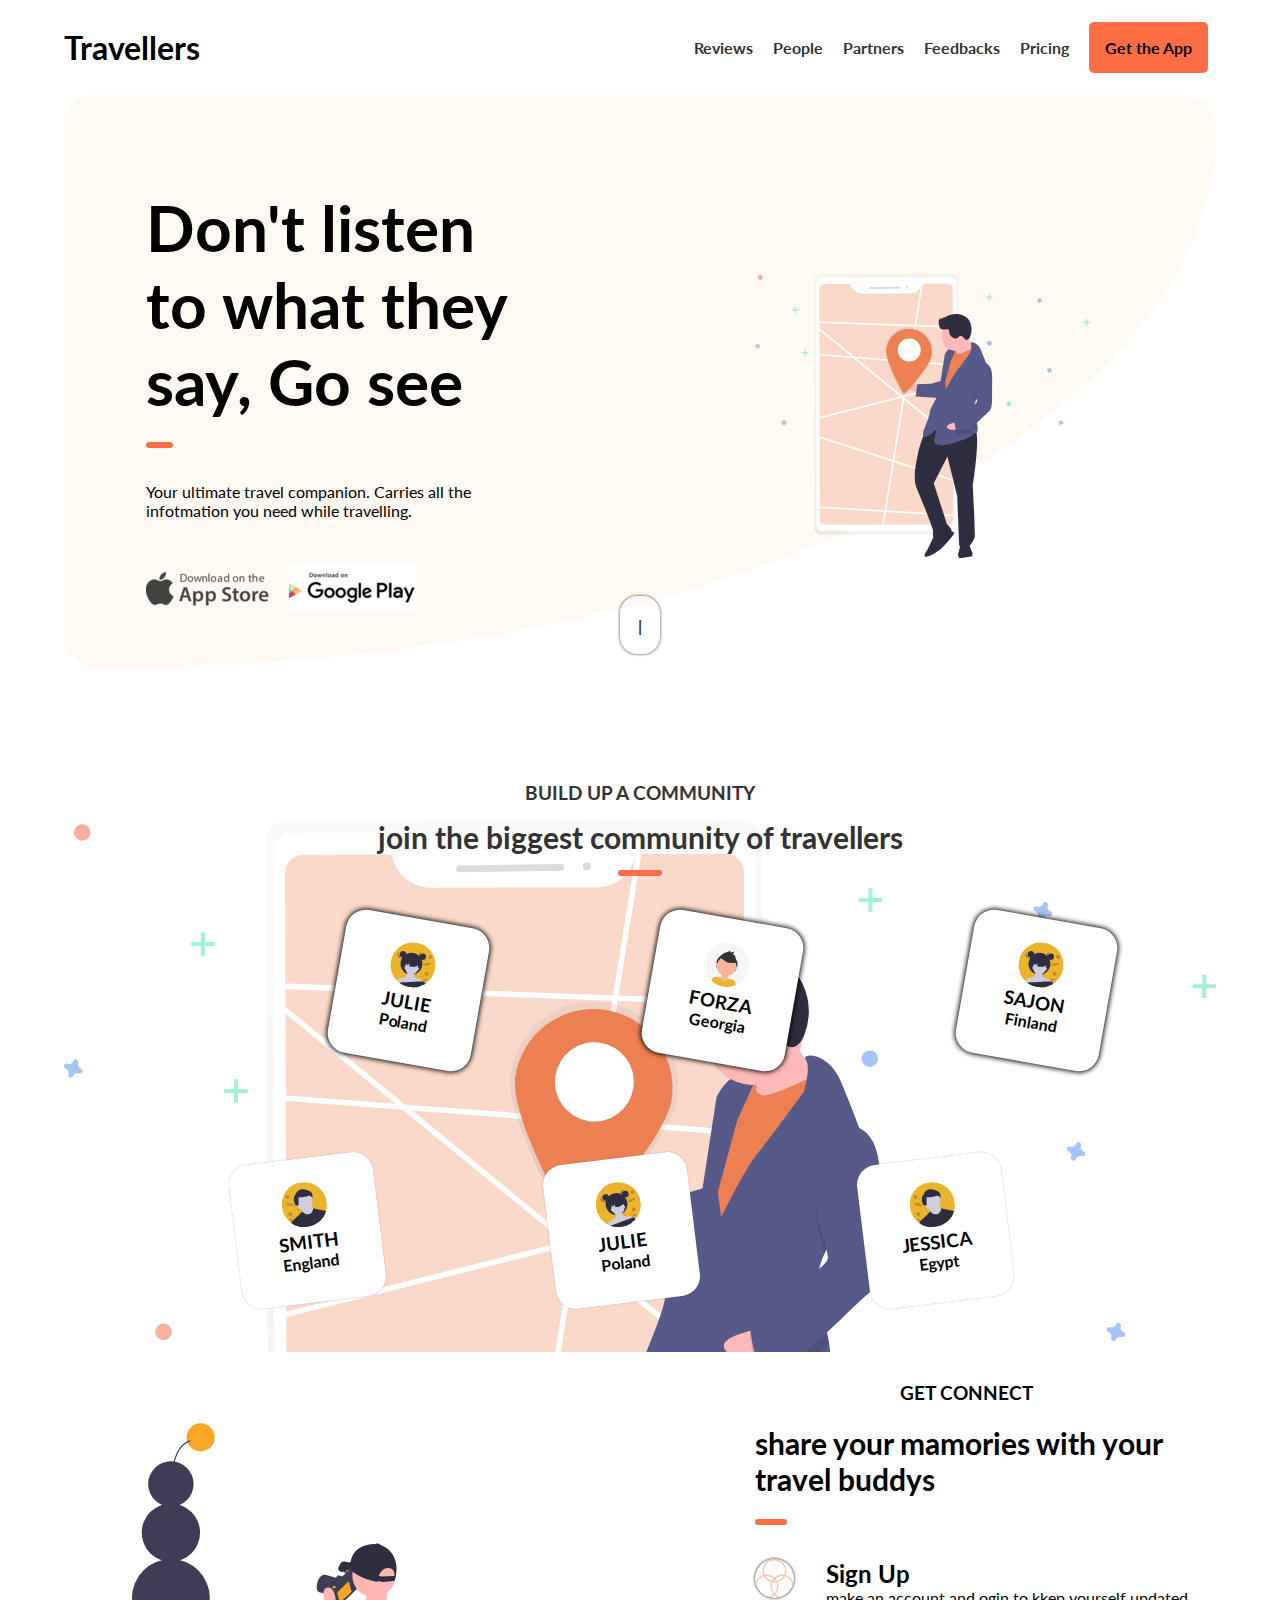
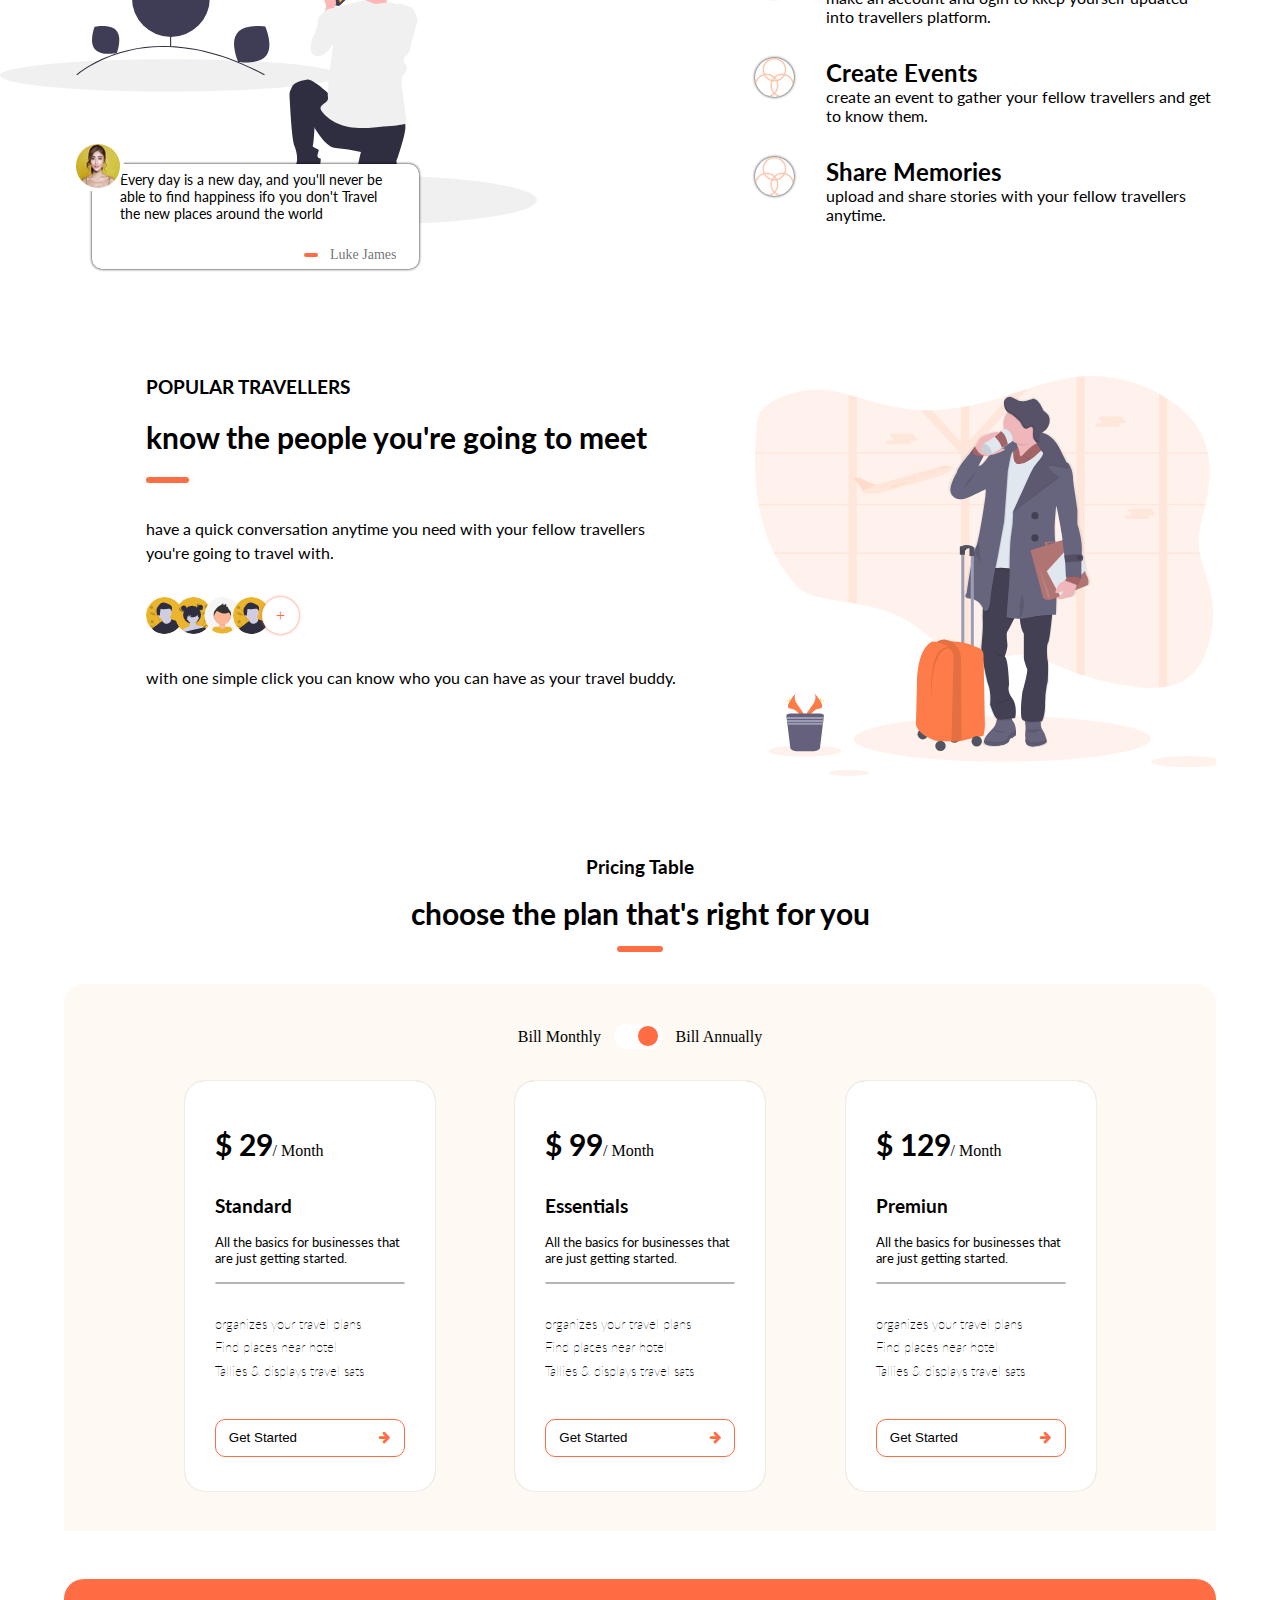
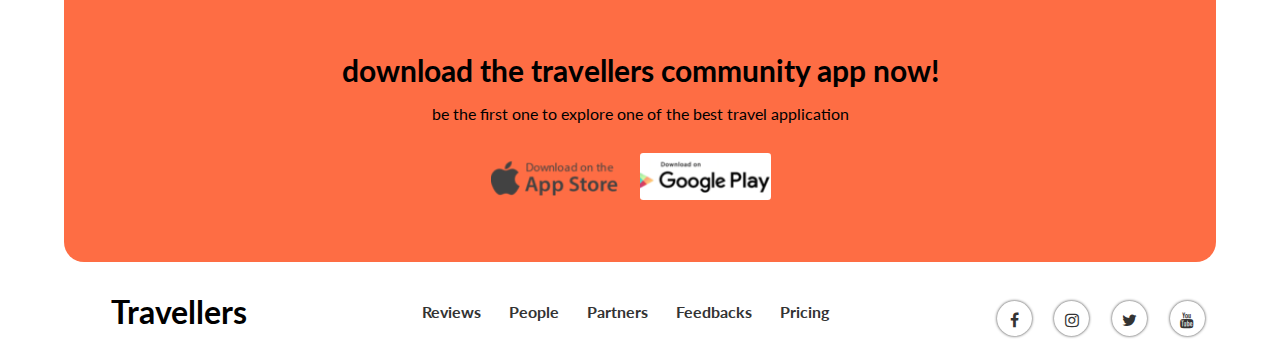
==== commit b86a71c6: "Responsive" ====
--- a/html/index.html
+++ b/html/index.html
@@ -2,7 +2,7 @@
 <html lang="es">
   <head>
     <meta charset="UTF-8">
-    <meta name="viewport" content="width=device-width, initial-scale=1">
+    <meta name="viewport" content="width=device-width, initial-scale=1.0">
     <title>Travel</title>
     <style></style>
   </head>
@@ -14,16 +14,16 @@
         </div>
         <nav class="menu__links">                  
           <ul>
-            <li><a href="#">Reviews</a></li>
-            <li><a href="#">People</a></li>
-            <li><a href="#">Partners</a></li>
-            <li><a href="#">Feedbacks</a></li>
-            <li><a href="#">Pricing</a></li>
-            <li><a href="#">Get the App</a></li>
+            <li><a href="#hero">Reviews</a></li>
+            <li><a href="#people">People</a></li>
+            <li><a href="#partner">Partners</a></li>
+            <li><a href="#feedback">Feedbacks</a></li>
+            <li><a href="#pricing">Pricing</a></li>
+            <li><a href="#getapp">Get the App</a></li>
           </ul>
         </nav>
       </header>
-      <section class="hero">
+      <section class="hero" id="hero">
         <div class="hero__reviews">       
           <h1>Don't listen to what they say, Go see</h1>
           <hr>
@@ -32,7 +32,7 @@
         </div>
         <figure class="hero__imagen"><img src="../img/hero-img.svg" alt="image hero"></figure><a class="hero--boton" href="#feedback" aria-label="navigate down"></a>
       </section>
-      <section class="people">
+      <section class="people" id="people">
         <article class="people__header">
           <h3>build up a community</h3>
           <h2>Join the biggest community of travellers</h2>
@@ -65,7 +65,7 @@
           </div>
         </article>
       </section>
-      <section class="partner container">
+      <section class="partner" id="partner">
         <div class="partner__imagen">
           <figure class="partner__content"><img src="../img/partners.svg" alt="partners photo"></figure>
           <article class="partner__img__testimonial"><img src="../img/perfil-testimonial.png" alt="testimonios">
@@ -76,7 +76,7 @@
             <hr><span>Luke James</span>
           </article>
         </div>
-        <div class="sign">
+        <div class="sign" id="feedback">
           <h3>get connect</h3>
           <h2>share your mamories with your travel buddys</h2>
           <hr>
@@ -115,7 +115,7 @@
         </div>
         <div class="feedback__img"></div>
       </section>
-      <section class="pricing">
+      <section class="pricing" id="pricing">
         <h3>pricing table</h3>
         <h2>choose the plan that's right for you</h2>
         <hr class="line--naranja">
@@ -202,7 +202,7 @@
           </div>
         </article>
       </section>
-      <section class="getapp">   
+      <section class="getapp" id="getapp">   
         <h2>download the travellers community app now!</h2>
         <p>be the first one to explore one of the best travel application</p><img src="../img/applestore.png" alt="logo apple store"><img src="../img/googlestore.png" alt="logo google store">
       </section>
@@ -212,11 +212,11 @@
         </div>
         <div class="footer__links">
           <ul>
-            <li><a href="#">Reviews</a></li>
-            <li><a href="#">People</a></li>
-            <li><a href="#">Partners</a></li>
-            <li><a href="#">Feedbacks</a></li>
-            <li><a href="#">Pricing</a></li>
+            <li><a href="#hero">Reviews</a></li>
+            <li><a href="#people">People</a></li>
+            <li><a href="#partner">Partners</a></li>
+            <li><a href="#feedback">Feedbacks</a></li>
+            <li><a href="#pricing">Pricing</a></li>
           </ul>
         </div>
         <div class="footer__social"><a href="#" title="Facebook">         <i class="fa fa-facebook-f"></i></a><a href="#" title="Intagram"><i class="fa fa-instagram"></i></a><a href="#" title="Twitter"><i class="fa fa-twitter"></i></a><a href="#" title="Youtube"> <i class="fa fa-youtube"></i></a></div>
--- a/css/sass/componentesass/mainsass.css
+++ b/css/sass/componentesass/mainsass.css
@@ -5,7 +5,7 @@
 }
 
 .container {
-  width: 90%;
+  width: 1024px;
   margin: 0 auto;
 }
 
@@ -59,7 +59,7 @@
   height: 600px;
   background-image: url("../../../img/hero-img.svg");
   background-repeat: no-repeat;
-  block-size: cover;
+  background-size: cover;
 }
 .people__header {
   height: 150px;
@@ -77,6 +77,7 @@
 .people__content {
   width: 100%;
   height: 450px;
+  text-align: center;
 }
 .people__container:nth-child(odd) {
   display: inline-block;
@@ -88,10 +89,22 @@
   position: relative;
   top: 16em;
   left: 4em;
-  button: 0;
+  bottom: 0;
   background-color: #fff;
   box-shadow: 0px 0px 2px -1px;
   transform: rotateZ(-7deg);
+}
+@media (max-width: 1024px) {
+  .people__container:nth-child(odd) {
+    display: none;
+  }
+}
+@media (max-width: 768PX) {
+  .people__container:nth-child(odd) {
+    top: 2em;
+    left: 4em;
+    display: none;
+  }
 }
 .people__container:nth-child(2n) {
   display: inline-block;
@@ -105,8 +118,33 @@
   left: 1em;
   background-color: #fff;
   box-shadow: 0px 0px 5px 1px;
-  margin-right: 4em;
+  margin-right: 1em;
   transform: rotateZ(10deg);
+}
+@media (max-width: 1024px) {
+  .people__container:nth-child(2n) {
+    position: relative;
+    top: 6em;
+    left: 4em;
+    bottom: 0;
+    margin-right: 9em;
+  }
+}
+@media (max-width: 768px) {
+  .people__container:nth-child(2n) {
+    position: relative;
+    left: 4em;
+    bottom: 0;
+    top: 7em;
+    margin-right: 5em;
+  }
+}
+@media (max-width: 425px) {
+  .people__container:nth-child(2n) {
+    top: 1em;
+    left: 0;
+    margin: 0.5em 1.5em 2.5em 0.5em;
+  }
 }
 .people__container:hover {
   width: 150px;
@@ -145,7 +183,7 @@
   display: none;
 }
 .pricing__checkbox:checked ~ .pricing__switch::before {
-  border: 1px solid red;
+  border: 1px solid #fff;
   transform: translateX(22px);
 }
 .pricing__switch {
@@ -190,6 +228,21 @@
   padding: 30px;
   background-color: #fff;
   box-shadow: 0px 0px 2px -1px;
+}
+@media (max-width: 425px) {
+  .pricing__table {
+    margin-top: 1em;
+  }
+}
+@media (max-width: 768px) {
+  .pricing__table:nth-child(3n) {
+    margin-top: 1em;
+  }
+}
+@media (max-width: 425px) {
+  .pricing__table:nth-child(3n) {
+    margin-top: 1em;
+  }
 }
 .pricing__month,
 .pricing span {
--- a/css/main.css
+++ b/css/main.css
@@ -1,3 +1,9 @@
+.hover {
+  color: #FE6D44;
+}
+.hovervariacion {
+  color: #FEF9F3;
+}
 .default-hr {
   width: 7%;
   border: 3px solid;
@@ -16,6 +22,11 @@
 .container {
   width: 90%;
   margin: 0 auto;
+}
+@media (max-width: 425px) {
+  .container {
+    width: 100%;
+  }
 }
 h1 {
   font-family: "Lato", sans-serif, system-ui;
@@ -53,10 +64,37 @@
   height: 95px;
   align-items: center;
 }
+@media (max-width: 425px) {
+  .menu {
+    width: 100%;
+    height: 30%;
+    background-color: #FEF9F3;
+  }
+}
 .menu__logo {
   color: black;
   grid-column-start: 1;
   grid-column-end: 3;
+}
+@media (max-width: 1024px) {
+  .menu__logo {
+    grid-column-start: 1;
+    grid-column-end: 2;
+  }
+}
+@media (max-width: 768px) {
+  .menu__logo {
+    grid-column-start: 1;
+    grid-column-end: 2;
+  }
+}
+@media (max-width: 425px) {
+  .menu__logo {
+    grid-column-start: 1;
+    grid-column-end: 6;
+    text-align: center;
+    height: auto;
+  }
 }
 .menu__links {
   text-align: end;
@@ -64,10 +102,54 @@
   grid-column-end: 6;
   width: auto;
 }
+@media (max-width: 1024px) {
+  .menu__links {
+    grid-column-start: 2;
+    grid-column-end: 6;
+  }
+}
+@media (max-width: 768px) {
+  .menu__links {
+    grid-column-start: 2;
+    grid-column-end: 6;
+  }
+}
+@media (max-width: 425px) {
+  .menu__links {
+    grid-column-start: 1;
+    grid-column-end: 6;
+    text-align: center;
+  }
+}
+.menu ul > li a:hover {
+  color: #FE6D44;
+}
 .menu ul > li {
   list-style: none;
   display: inline;
   margin-right: 8px;
+}
+@media (max-width: 425px) {
+  .menu ul > li {
+    display: block;
+    margin-bottom: 0.5em;
+    width: 100%;
+    border-bottom: 1px solid #FE6D44;
+    border-radius: 0 2px 0;
+  }
+}
+.menu ul > li a {
+  list-style: none;
+  display: inline;
+  margin-right: 8px;
+}
+@media (max-width: 425px) {
+  .menu ul > li a {
+    display: block;
+    margin-bottom: 0.5em;
+    width: 100%;
+    padding: 1em;
+  }
 }
 .menu ul li:nth-child(6n) a {
   padding: 16px;
@@ -75,6 +157,14 @@
   background-color: #FE6D44;
   color: black;
   margin-right: 0;
+}
+.menu ul li:nth-child(6n) a:hover {
+  padding: 16px;
+  border-radius: 5px;
+  background-color: #FE6D44;
+  color: black;
+  margin-right: 0;
+  color: #FEF9F3;
 }
 .hero {
   display: grid;
@@ -84,6 +174,18 @@
   border-radius: 30px 36px 100% 30px;
   margin-bottom: 86px;
 }
+@media (max-width: 768PX) {
+  .hero {
+    height: 400px;
+    margin-bottom: 2em;
+  }
+}
+@media (max-width: 425px) {
+  .hero {
+    border-radius: 20px;
+    text-align: center;
+  }
+}
 .hero__reviews {
   grid-column-start: 1;
   grid-column-end: 4;
@@ -91,6 +193,13 @@
   width: 392px;
   height: 359px;
 }
+@media (max-width: 768PX) {
+  .hero__reviews {
+    grid-column-start: 1;
+    grid-column-end: 3;
+    margin: 3em 1em;
+  }
+}
 .hero__reviews img {
   width: 127px;
   height: 46px;
@@ -99,6 +208,11 @@
 .hero__reviews h1 {
   font-size: 4em;
 }
+@media (max-width: 768PX) {
+  .hero__reviews h1 {
+    font-size: 2.5em;
+  }
+}
 .hero hr {
   width: 7%;
   border: 3px solid;
@@ -106,14 +220,42 @@
   color: #FE6D44;
   margin: 22px 0 34px 0;
 }
+@media (max-width: 425px) {
+  .hero hr {
+    margin: 22px 0 34px 11em;
+  }
+}
 .hero__imagen {
   grid-column-start: 4;
   grid-column-end: 6;
+}
+@media (max-width: 1024px) {
+  .hero__imagen {
+    height: 400px;
+    margin-bottom: 2em;
+  }
+}
+@media (max-width: 768PX) {
+  .hero__imagen {
+    grid-column-start: 3;
+    grid-column-end: 6;
+    text-align: end;
+  }
+}
+@media (max-width: 425px) {
+  .hero__imagen {
+    display: none;
+  }
 }
 .hero__imagen img {
   width: 335px;
   height: 505px;
   margin-top: 4em;
+}
+@media (max-width: 768PX) {
+  .hero__imagen img {
+    margin-top: 0.5em;
+  }
 }
 .hero--boton {
   display: flex;
@@ -135,6 +277,21 @@
 .hero--boton::after {
   content: "|";
 }
+@media (max-width: 1024px) {
+  .hero--boton {
+    margin-top: 4em;
+  }
+}
+@media (max-width: 1024px) {
+  .hero--boton {
+    margin-top: -7.5em;
+  }
+}
+@media (max-width: 425px) {
+  .hero--boton {
+    display: none;
+  }
+}
 .partner {
   display: grid;
   grid-template-columns: repeat(5, 1fr);
@@ -144,6 +301,17 @@
 .partner__imagen {
   grid-column-start: 1;
   grid-column-end: 4;
+}
+@media (max-width: 768px) {
+  .partner__imagen {
+    grid-column-start: 1;
+    grid-column-end: 3;
+  }
+}
+@media (max-width: 425px) {
+  .partner__imagen {
+    display: none;
+  }
 }
 .partner__content img {
   grid-column-start: 1;
@@ -152,6 +320,13 @@
   height: 544px;
   position: relative;
   left: -4em;
+}
+@media (max-width: 768px) {
+  .partner__content img {
+    width: 100%;
+    height: 544px;
+    left: 0;
+  }
 }
 .partner__img__testimonial {
   position: relative;
@@ -198,9 +373,22 @@
   grid-column-start: 4;
   grid-column-end: 6;
 }
+@media (max-width: 425px) {
+  .sign {
+    grid-column-start: 1;
+    grid-column-end: 6;
+    padding: 1em;
+  }
+}
 .sign h3 {
   margin: 30px 0 21px 0;
   padding-right: 2em;
+  text-align: center;
+}
+@media (max-width: 425px) {
+  .sign h2 {
+    text-align: center;
+  }
 }
 .sign hr {
   width: 7%;
@@ -208,6 +396,15 @@
   border-radius: 4em;
   color: #FE6D44;
   margin: 22px 0 34px 0;
+}
+@media (max-width: 425px) {
+  .sign hr {
+    width: 7%;
+    border: 3px solid;
+    border-radius: 4em;
+    color: #FE6D44;
+    margin: 0 auto;
+  }
 }
 .sign__info img {
   width: 39px;
@@ -231,14 +428,33 @@
   width: 100%;
   height: 400px;
 }
+@media (max-width: 425px) {
+  .feedback {
+    margin: 0;
+  }
+}
 .feedback__container {
   grid-column-start: 1;
   grid-column-end: 4;
   margin: 0 0 0 82px;
 }
+@media (max-width: 425px) {
+  .feedback__container {
+    grid-column-start: 1;
+    grid-column-end: 6;
+    margin: 0;
+    width: 100%;
+    text-align: center;
+  }
+}
 .feedback__container h3 {
   margin-bottom: 21px;
   padding-right: 3em;
+}
+@media (max-width: 425px) {
+  .feedback__container h3 {
+    padding: 0;
+  }
 }
 .feedback__container hr {
   width: 7%;
@@ -247,6 +463,11 @@
   color: #FE6D44;
   margin: 22px 0 34px 0;
 }
+@media (max-width: 425px) {
+  .feedback__container hr {
+    margin: 22px 0 34px 11em;
+  }
+}
 .feedback__container p {
   padding-right: 4em;
   line-height: 1.5em;
@@ -254,6 +475,11 @@
 .feedback__people {
   display: flex;
   margin: 2em 0 2em 0;
+}
+@media (max-width: 425px) {
+  .feedback__people {
+    justify-content: center;
+  }
 }
 .feedback__people img {
   width: 37px;
@@ -296,9 +522,14 @@
   background-repeat: no-repeat;
   background-size: cover;
 }
+@media (max-width: 425px) {
+  .feedback__img {
+    display: none;
+  }
+}
 .getapp {
   width: 100%;
-  height: 253px;
+  height: auto;
   border-radius: 20px;
   background-color: #FE6D44;
   text-align: center;
@@ -323,20 +554,44 @@
   width: 100%;
   height: 100px;
 }
+@media (max-width: 425px) {
+  .footer {
+    height: auto;
+  }
+}
 .footer__logo {
   grid-column-start: 1;
   grid-column-end: 2;
 }
+@media (max-width: 425px) {
+  .footer__logo {
+    grid-column-start: 1;
+    grid-column-end: 6;
+    margin: 1em;
+  }
+}
 .footer__links {
   grid-column-start: 2;
   grid-column-end: 5;
 }
+@media (max-width: 425px) {
+  .footer__links {
+    grid-column-start: 1;
+    grid-column-end: 6;
+    margin: 1em;
+  }
+}
 .footer__links ul {
   display: flex;
   justify-content: center;
 }
 .footer__links ul li {
   margin-right: 28px;
+}
+@media (max-width: 425px) {
+  .footer__links ul li {
+    margin-right: 0.8em;
+  }
 }
 .footer__links ul a:hover {
   color: #FE6D44;
@@ -349,6 +604,13 @@
   grid-column-end: 6;
   display: flex;
   justify-content: space-around;
+}
+@media (max-width: 425px) {
+  .footer__social {
+    grid-column-start: 1;
+    grid-column-end: 6;
+    margin: 1em;
+  }
 }
 .footer__social i {
   width: 35px;
